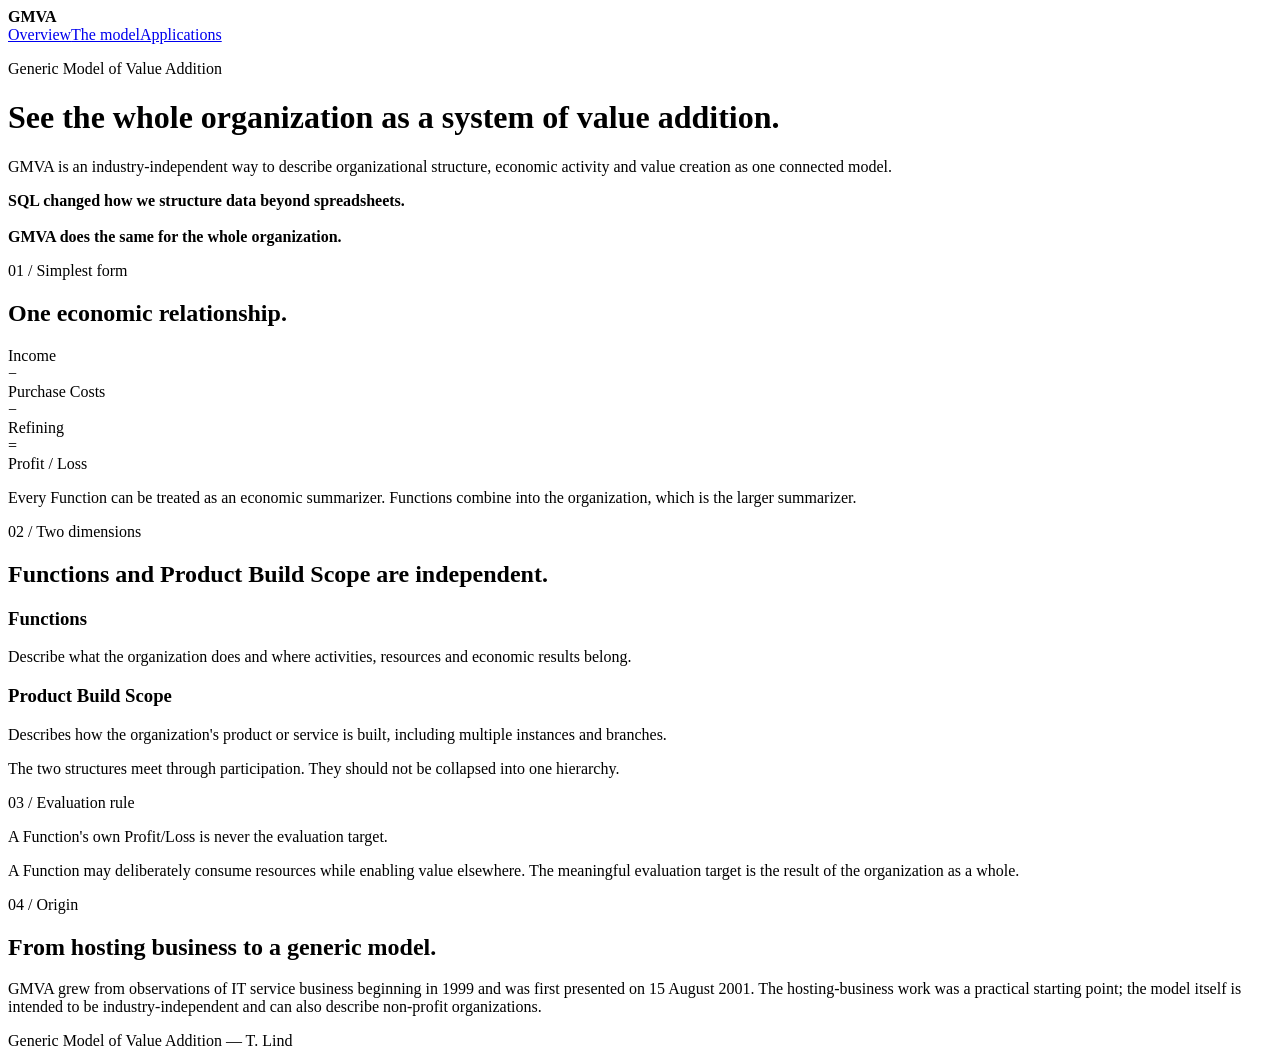
==== docs/index.html @ b0501e6c "Add GMVA Pages index.html" ====
<!doctype html><html lang="en"><head><meta charset="utf-8"><meta name="viewport" content="width=device-width,initial-scale=1"><title>GMVA — Generic Model of Value Addition</title><link rel="stylesheet" href="style.css"></head><body><div class="site">
<nav><strong>GMVA</strong><div class="links"><a href="index.html">Overview</a><a href="model.html">The model</a><a href="applications.html">Applications</a></div></nav>
<header class="hero"><div><p class="eyebrow">Generic Model of Value Addition</p><h1>See the whole organization as a system of value addition.</h1><p class="lead">GMVA is an industry-independent way to describe organizational structure, economic activity and value creation as one connected model.</p></div><div class="punch"><strong>SQL changed how we structure data beyond spreadsheets.</strong><br><br><strong>GMVA does the same for the whole organization.</strong></div></header>
<section><p class="eyebrow">01 / Simplest form</p><h2>One economic relationship.</h2><div class="flow"><div class="node">Income</div><div class="op">−</div><div class="node">Purchase Costs</div><div class="op">−</div><div class="node">Refining</div><div class="op">=</div><div class="node">Profit / Loss</div></div><p class="lead">Every Function can be treated as an economic summarizer. Functions combine into the organization, which is the larger summarizer.</p></section>
<section><p class="eyebrow">02 / Two dimensions</p><h2>Functions and Product Build Scope are independent.</h2><div class="grid-2"><article class="card"><h3>Functions</h3><p>Describe what the organization does and where activities, resources and economic results belong.</p></article><article class="card"><h3>Product Build Scope</h3><p>Describes how the organization's product or service is built, including multiple instances and branches.</p></article></div><p class="callout">The two structures meet through participation. They should not be collapsed into one hierarchy.</p></section>
<section><p class="eyebrow">03 / Evaluation rule</p><p class="big">A Function's own Profit/Loss is never the evaluation target.</p><p class="lead">A Function may deliberately consume resources while enabling value elsewhere. The meaningful evaluation target is the result of the organization as a whole.</p></section>
<section><p class="eyebrow">04 / Origin</p><h2>From hosting business to a generic model.</h2><p>GMVA grew from observations of IT service business beginning in 1999 and was first presented on 15 August 2001. The hosting-business work was a practical starting point; the model itself is intended to be industry-independent and can also describe non-profit organizations.</p></section>
<footer>Generic Model of Value Addition — T. Lind</footer>
</div></body></html>
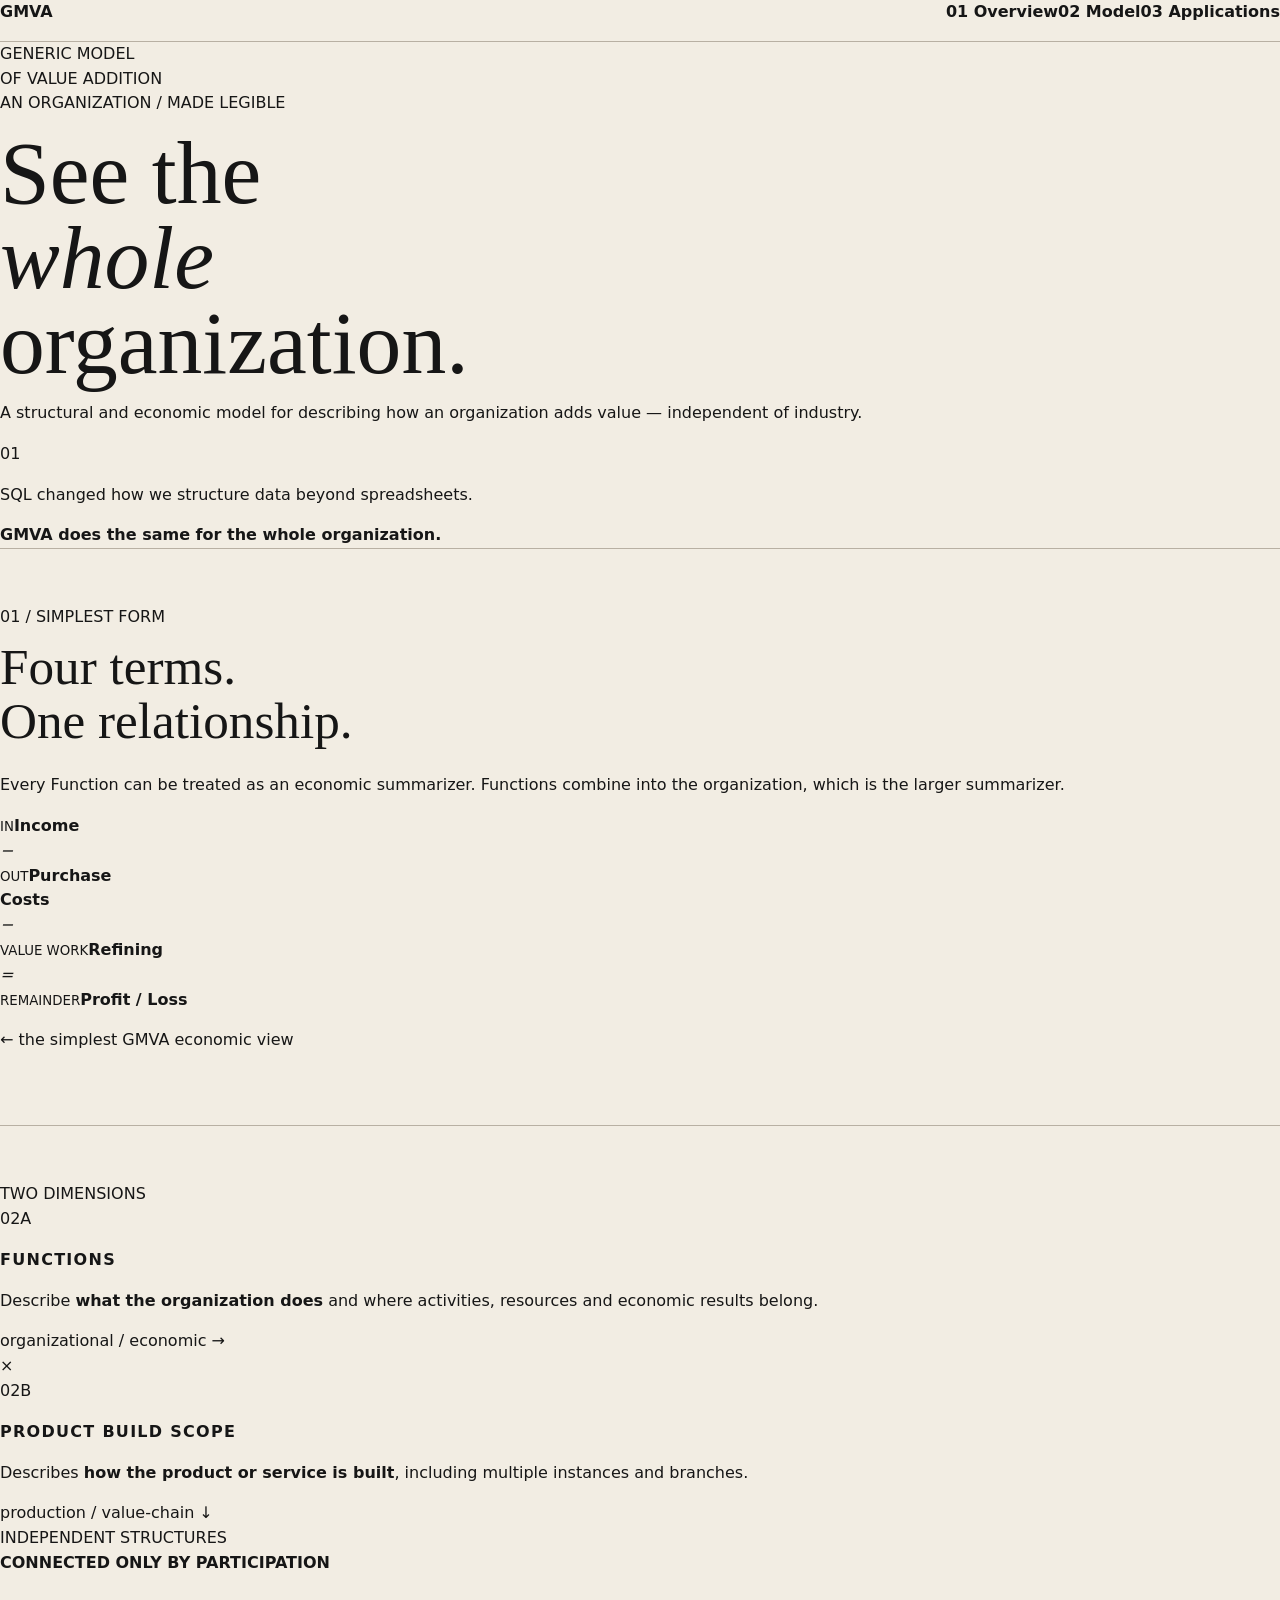
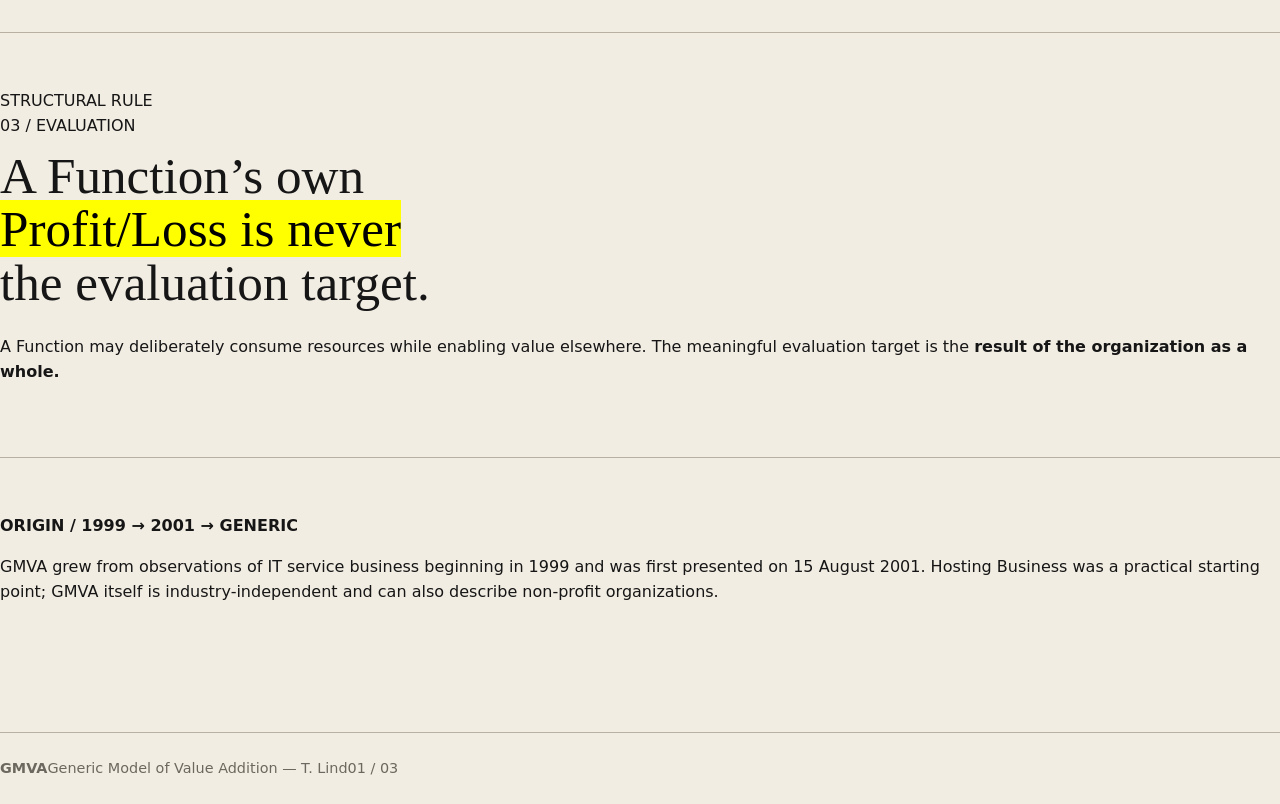
==== commit bc3742dd: "Redesign GMVA Pages as mixed-media zine" ====
--- a/docs/index.html
+++ b/docs/index.html
@@ -1,9 +1,8 @@
-<!doctype html><html lang="en"><head><meta charset="utf-8"><meta name="viewport" content="width=device-width,initial-scale=1"><title>GMVA — Generic Model of Value Addition</title><link rel="stylesheet" href="style.css"></head><body><div class="site">
-<nav><strong>GMVA</strong><div class="links"><a href="index.html">Overview</a><a href="model.html">The model</a><a href="applications.html">Applications</a></div></nav>
-<header class="hero"><div><p class="eyebrow">Generic Model of Value Addition</p><h1>See the whole organization as a system of value addition.</h1><p class="lead">GMVA is an industry-independent way to describe organizational structure, economic activity and value creation as one connected model.</p></div><div class="punch"><strong>SQL changed how we structure data beyond spreadsheets.</strong><br><br><strong>GMVA does the same for the whole organization.</strong></div></header>
-<section><p class="eyebrow">01 / Simplest form</p><h2>One economic relationship.</h2><div class="flow"><div class="node">Income</div><div class="op">−</div><div class="node">Purchase Costs</div><div class="op">−</div><div class="node">Refining</div><div class="op">=</div><div class="node">Profit / Loss</div></div><p class="lead">Every Function can be treated as an economic summarizer. Functions combine into the organization, which is the larger summarizer.</p></section>
-<section><p class="eyebrow">02 / Two dimensions</p><h2>Functions and Product Build Scope are independent.</h2><div class="grid-2"><article class="card"><h3>Functions</h3><p>Describe what the organization does and where activities, resources and economic results belong.</p></article><article class="card"><h3>Product Build Scope</h3><p>Describes how the organization's product or service is built, including multiple instances and branches.</p></article></div><p class="callout">The two structures meet through participation. They should not be collapsed into one hierarchy.</p></section>
-<section><p class="eyebrow">03 / Evaluation rule</p><p class="big">A Function's own Profit/Loss is never the evaluation target.</p><p class="lead">A Function may deliberately consume resources while enabling value elsewhere. The meaningful evaluation target is the result of the organization as a whole.</p></section>
-<section><p class="eyebrow">04 / Origin</p><h2>From hosting business to a generic model.</h2><p>GMVA grew from observations of IT service business beginning in 1999 and was first presented on 15 August 2001. The hosting-business work was a practical starting point; the model itself is intended to be industry-independent and can also describe non-profit organizations.</p></section>
-<footer>Generic Model of Value Addition — T. Lind</footer>
-</div></body></html>+<!doctype html><html lang="en"><head><meta charset="utf-8"><meta name="viewport" content="width=device-width,initial-scale=1"><title>GMVA — Generic Model of Value Addition</title><link rel="stylesheet" href="style.css"></head><body><main class="sheet">
+<nav><a class="brand" href="index.html">GMVA</a><div><a class="active" href="index.html">01 Overview</a><a href="model.html">02 Model</a><a href="applications.html">03 Applications</a></div></nav>
+<header class="cover"><div class="issue-tag">GENERIC MODEL<br>OF VALUE ADDITION</div><div class="cover-copy"><span class="kicker">AN ORGANIZATION / MADE LEGIBLE</span><h1>See the<br><em>whole</em><br>organization.</h1><p class="deck">A structural and economic model for describing how an organization adds value — independent of industry.</p></div><aside class="hook"><span>01</span><p>SQL changed how we structure data beyond spreadsheets.</p><strong>GMVA does the same for the whole organization.</strong></aside></header>
+<section class="spread split"><div><span class="section-no">01 / SIMPLEST FORM</span><h2>Four terms.<br>One relationship.</h2><p class="intro">Every Function can be treated as an economic summarizer. Functions combine into the organization, which is the larger summarizer.</p></div><div class="equation-flow"><div class="flowbox income"><small>IN</small><b>Income</b></div><i>−</i><div class="flowbox"><small>OUT</small><b>Purchase<br>Costs</b></div><i>−</i><div class="flowbox accent"><small>VALUE WORK</small><b>Refining</b></div><i>=</i><div class="flowbox dark"><small>REMAINDER</small><b>Profit / Loss</b></div><p class="annotation">← the simplest GMVA economic view</p></div></section>
+<section class="spread dimensions"><div class="vertical-title">TWO DIMENSIONS</div><article><span class="section-no">02A</span><h3>Functions</h3><p>Describe <strong>what the organization does</strong> and where activities, resources and economic results belong.</p><div class="scribble">organizational / economic →</div></article><div class="cross">×</div><article class="scope"><span class="section-no">02B</span><h3>Product Build Scope</h3><p>Describes <strong>how the product or service is built</strong>, including multiple instances and branches.</p><div class="scribble">production / value-chain ↓</div></article><div class="rule">INDEPENDENT STRUCTURES<br><strong>CONNECTED ONLY BY PARTICIPATION</strong></div></section>
+<section class="spread axiom"><span class="stamp">STRUCTURAL RULE</span><div><span class="section-no">03 / EVALUATION</span><h2>A Function’s own<br><mark>Profit/Loss is never</mark><br>the evaluation target.</h2></div><p>A Function may deliberately consume resources while enabling value elsewhere. The meaningful evaluation target is the <strong>result of the organization as a whole.</strong></p></section>
+<section class="origin"><b>ORIGIN / 1999 → 2001 → GENERIC</b><p>GMVA grew from observations of IT service business beginning in 1999 and was first presented on 15 August 2001. Hosting Business was a practical starting point; GMVA itself is industry-independent and can also describe non-profit organizations.</p></section>
+<footer><b>GMVA</b><span>Generic Model of Value Addition — T. Lind</span><span>01 / 03</span></footer></main></body></html>
--- a/docs/style.css
+++ b/docs/style.css
@@ -0,0 +1,39 @@
+:root{
+  --paper:#f2ede3;--ink:#161616;--muted:#6d685f;--line:#b8b0a3;--accent:#9f3f2f;--panel:#fbf8f2;
+  font-family:Inter,ui-sans-serif,system-ui,-apple-system,BlinkMacSystemFont,"Segoe UI",sans-serif
+}
+*{box-sizing:border-box}
+body{margin:0;background:var(--paper);color:var(--ink);line-height:1.55}
+a{color:inherit}
+.site{max-width:1180px;margin:auto;padding:24px}
+nav{display:flex;gap:18px;flex-wrap:wrap;justify-content:space-between;align-items:center;border-bottom:1px solid var(--line);padding-bottom:16px}
+nav .links{display:flex;gap:18px;flex-wrap:wrap}
+nav a{text-decoration:none;font-weight:650}
+.eyebrow{letter-spacing:.14em;text-transform:uppercase;font-size:.76rem;color:var(--muted);font-weight:700}
+.hero{padding:9vw 0 6vw;display:grid;grid-template-columns:1.3fr .7fr;gap:42px}
+h1{font-family:Georgia,serif;font-weight:500;font-size:clamp(3rem,7vw,7rem);line-height:.95;margin:.15em 0}
+h2{font-family:Georgia,serif;font-weight:500;font-size:clamp(2rem,4vw,4rem);line-height:1.05;margin:.2em 0 .5em}
+h3{font-size:1rem;text-transform:uppercase;letter-spacing:.08em}
+.lead{font-size:clamp(1.15rem,2vw,1.55rem);max-width:48rem}
+.punch{align-self:end;border-left:6px solid var(--accent);padding:22px 0 22px 24px;font-family:Georgia,serif;font-size:clamp(1.35rem,2.6vw,2.5rem);line-height:1.12}
+section{padding:56px 0;border-top:1px solid var(--line)}
+.grid-2{display:grid;grid-template-columns:repeat(2,minmax(0,1fr));gap:28px}
+.grid-3{display:grid;grid-template-columns:repeat(3,minmax(0,1fr));gap:20px}
+.card{background:var(--panel);border:1px solid var(--line);padding:24px}
+.flow{display:flex;gap:10px;align-items:stretch;flex-wrap:wrap;margin:26px 0}
+.flow .node{background:var(--panel);border:1px solid var(--ink);padding:18px 22px;font-weight:700;flex:1;min-width:150px}
+.flow .op{align-self:center;font-size:1.5rem}
+.callout{background:var(--ink);color:var(--paper);padding:28px;font-size:1.25rem}
+.matrix{display:grid;grid-template-columns:180px repeat(5,minmax(110px,1fr));overflow:auto;border:1px solid var(--line)}
+.matrix div{padding:12px;border-right:1px solid var(--line);border-bottom:1px solid var(--line)}
+.matrix .head{font-weight:700;background:var(--panel)}
+.math{font-family:"Times New Roman",serif;font-size:clamp(1.2rem,2vw,1.7rem);background:var(--panel);padding:24px;border-left:6px solid var(--accent)}
+.timeline{display:flex;gap:14px;align-items:center;flex-wrap:wrap}
+.timeline .step{background:var(--panel);border:1px solid var(--line);padding:18px;min-width:170px}
+.big{font-family:Georgia,serif;font-size:clamp(2rem,4vw,4rem);line-height:1.05}
+footer{border-top:1px solid var(--line);margin-top:56px;padding:24px 0;color:var(--muted);font-size:.9rem}
+@media(max-width:760px){
+  .hero,.grid-2,.grid-3{grid-template-columns:1fr}
+  .hero{padding-top:56px}
+  nav{align-items:flex-start}
+}
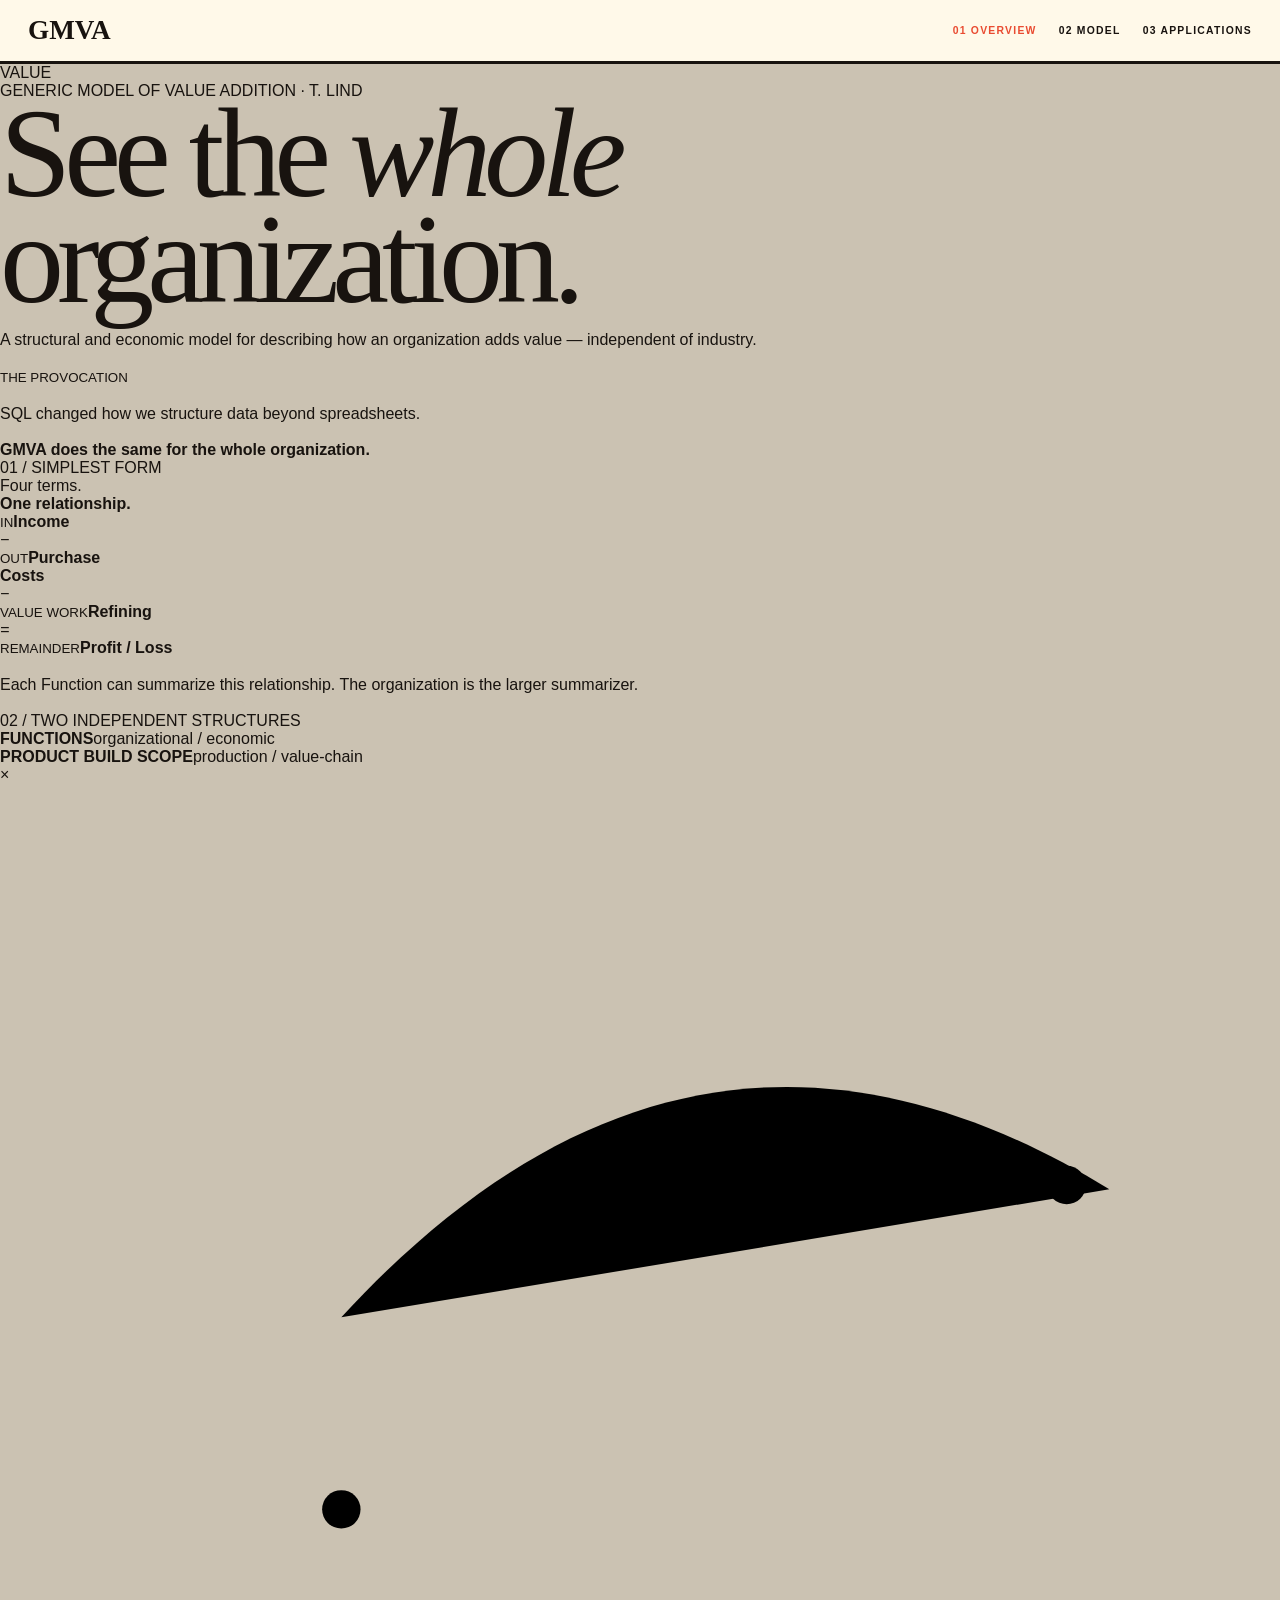
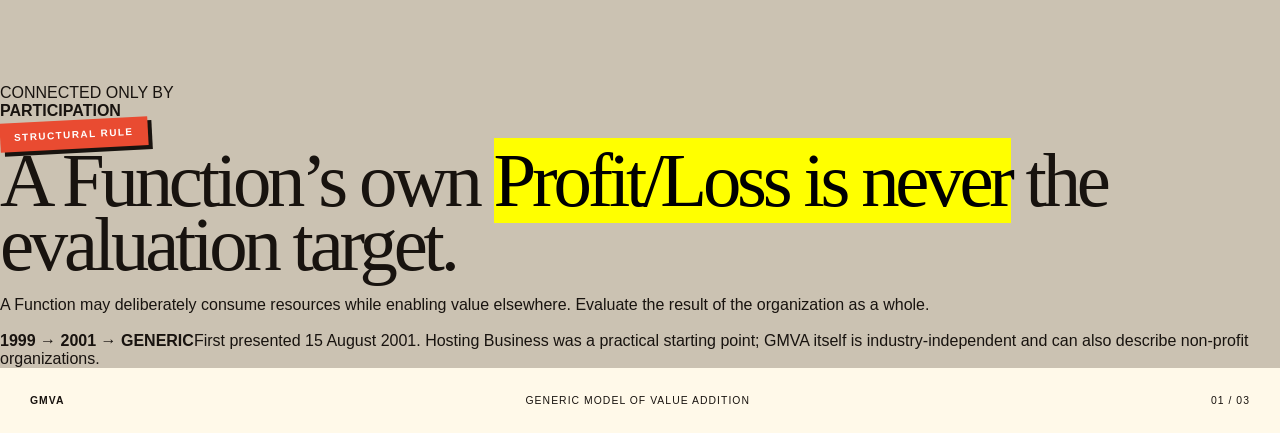
==== commit 764abd46: "Redesign GMVA pages as mixed-media editorial zine" ====
--- a/docs/index.html
+++ b/docs/index.html
@@ -1,8 +1,53 @@
-<!doctype html><html lang="en"><head><meta charset="utf-8"><meta name="viewport" content="width=device-width,initial-scale=1"><title>GMVA — Generic Model of Value Addition</title><link rel="stylesheet" href="style.css"></head><body><main class="sheet">
-<nav><a class="brand" href="index.html">GMVA</a><div><a class="active" href="index.html">01 Overview</a><a href="model.html">02 Model</a><a href="applications.html">03 Applications</a></div></nav>
-<header class="cover"><div class="issue-tag">GENERIC MODEL<br>OF VALUE ADDITION</div><div class="cover-copy"><span class="kicker">AN ORGANIZATION / MADE LEGIBLE</span><h1>See the<br><em>whole</em><br>organization.</h1><p class="deck">A structural and economic model for describing how an organization adds value — independent of industry.</p></div><aside class="hook"><span>01</span><p>SQL changed how we structure data beyond spreadsheets.</p><strong>GMVA does the same for the whole organization.</strong></aside></header>
-<section class="spread split"><div><span class="section-no">01 / SIMPLEST FORM</span><h2>Four terms.<br>One relationship.</h2><p class="intro">Every Function can be treated as an economic summarizer. Functions combine into the organization, which is the larger summarizer.</p></div><div class="equation-flow"><div class="flowbox income"><small>IN</small><b>Income</b></div><i>−</i><div class="flowbox"><small>OUT</small><b>Purchase<br>Costs</b></div><i>−</i><div class="flowbox accent"><small>VALUE WORK</small><b>Refining</b></div><i>=</i><div class="flowbox dark"><small>REMAINDER</small><b>Profit / Loss</b></div><p class="annotation">← the simplest GMVA economic view</p></div></section>
-<section class="spread dimensions"><div class="vertical-title">TWO DIMENSIONS</div><article><span class="section-no">02A</span><h3>Functions</h3><p>Describe <strong>what the organization does</strong> and where activities, resources and economic results belong.</p><div class="scribble">organizational / economic →</div></article><div class="cross">×</div><article class="scope"><span class="section-no">02B</span><h3>Product Build Scope</h3><p>Describes <strong>how the product or service is built</strong>, including multiple instances and branches.</p><div class="scribble">production / value-chain ↓</div></article><div class="rule">INDEPENDENT STRUCTURES<br><strong>CONNECTED ONLY BY PARTICIPATION</strong></div></section>
-<section class="spread axiom"><span class="stamp">STRUCTURAL RULE</span><div><span class="section-no">03 / EVALUATION</span><h2>A Function’s own<br><mark>Profit/Loss is never</mark><br>the evaluation target.</h2></div><p>A Function may deliberately consume resources while enabling value elsewhere. The meaningful evaluation target is the <strong>result of the organization as a whole.</strong></p></section>
-<section class="origin"><b>ORIGIN / 1999 → 2001 → GENERIC</b><p>GMVA grew from observations of IT service business beginning in 1999 and was first presented on 15 August 2001. Hosting Business was a practical starting point; GMVA itself is industry-independent and can also describe non-profit organizations.</p></section>
-<footer><b>GMVA</b><span>Generic Model of Value Addition — T. Lind</span><span>01 / 03</span></footer></main></body></html>+<!doctype html>
+<html lang="en"><head><meta charset="utf-8"><meta name="viewport" content="width=device-width,initial-scale=1">
+<title>GMVA — Generic Model of Value Addition</title><link rel="stylesheet" href="style.css"></head>
+<body class="p1">
+<nav class="topbar"><a class="brand" href="index.html">GMVA</a><div><a class="active" href="index.html">01 Overview</a><a href="model.html">02 Model</a><a href="applications.html">03 Applications</a></div></nav>
+<main class="zine zine-overview">
+  <div class="ghost-word">VALUE</div>
+  <section class="hero-block">
+    <span class="eyebrow">GENERIC MODEL OF VALUE ADDITION · T. LIND</span>
+    <h1>See the <em>whole</em><br>organization.</h1>
+    <p class="lead">A structural and economic model for describing how an organization adds value — independent of industry.</p>
+  </section>
+  <aside class="manifesto">
+    <small>THE PROVOCATION</small>
+    <p>SQL changed how we structure data beyond spreadsheets.</p>
+    <strong>GMVA does the same for the whole organization.</strong>
+  </aside>
+
+  <section class="economy-board">
+    <span class="tag">01 / SIMPLEST FORM</span>
+    <div class="eq-title">Four terms.<br><b>One relationship.</b></div>
+    <div class="eq-flow" aria-label="Income minus Purchase Costs minus Refining equals Profit or Loss">
+      <div class="tile income"><small>IN</small><b>Income</b></div><i>−</i>
+      <div class="tile purchase"><small>OUT</small><b>Purchase<br>Costs</b></div><i>−</i>
+      <div class="tile refining"><small>VALUE WORK</small><b>Refining</b></div><i>=</i>
+      <div class="tile result"><small>REMAINDER</small><b>Profit / Loss</b></div>
+    </div>
+    <p class="margin-note">Each Function can summarize this relationship. The organization is the larger summarizer.</p>
+  </section>
+
+  <section class="axes-board">
+    <span class="tag">02 / TWO INDEPENDENT STRUCTURES</span>
+    <div class="axis functions"><b>FUNCTIONS</b><span>organizational / economic</span></div>
+    <div class="axis scope"><b>PRODUCT BUILD SCOPE</b><span>production / value-chain</span></div>
+    <div class="axis-cross">×</div>
+    <svg class="axis-lines" viewBox="0 0 600 420" aria-hidden="true">
+      <path d="M65 340 L520 340" /><path d="M160 385 L160 55" />
+      <path class="dash" d="M160 250 C270 130 390 110 520 190" />
+      <circle cx="160" cy="340" r="9"/><circle cx="300" cy="210" r="9"/><circle cx="500" cy="188" r="9"/>
+    </svg>
+    <div class="participation">CONNECTED ONLY BY<br><strong>PARTICIPATION</strong></div>
+  </section>
+
+  <section class="axiom-card">
+    <span class="stamp">STRUCTURAL RULE</span>
+    <h2>A Function’s own <mark>Profit/Loss is never</mark> the evaluation target.</h2>
+    <p>A Function may deliberately consume resources while enabling value elsewhere. Evaluate the result of the organization as a whole.</p>
+  </section>
+
+  <section class="origin-strip"><b>1999 → 2001 → GENERIC</b><span>First presented 15 August 2001. Hosting Business was a practical starting point; GMVA itself is industry-independent and can also describe non-profit organizations.</span></section>
+</main>
+<footer class="pagefoot"><b>GMVA</b><span>Generic Model of Value Addition</span><span>01 / 03</span></footer>
+</body></html>
--- a/docs/style.css
+++ b/docs/style.css
@@ -1,39 +1 @@
-:root{
-  --paper:#f2ede3;--ink:#161616;--muted:#6d685f;--line:#b8b0a3;--accent:#9f3f2f;--panel:#fbf8f2;
-  font-family:Inter,ui-sans-serif,system-ui,-apple-system,BlinkMacSystemFont,"Segoe UI",sans-serif
-}
-*{box-sizing:border-box}
-body{margin:0;background:var(--paper);color:var(--ink);line-height:1.55}
-a{color:inherit}
-.site{max-width:1180px;margin:auto;padding:24px}
-nav{display:flex;gap:18px;flex-wrap:wrap;justify-content:space-between;align-items:center;border-bottom:1px solid var(--line);padding-bottom:16px}
-nav .links{display:flex;gap:18px;flex-wrap:wrap}
-nav a{text-decoration:none;font-weight:650}
-.eyebrow{letter-spacing:.14em;text-transform:uppercase;font-size:.76rem;color:var(--muted);font-weight:700}
-.hero{padding:9vw 0 6vw;display:grid;grid-template-columns:1.3fr .7fr;gap:42px}
-h1{font-family:Georgia,serif;font-weight:500;font-size:clamp(3rem,7vw,7rem);line-height:.95;margin:.15em 0}
-h2{font-family:Georgia,serif;font-weight:500;font-size:clamp(2rem,4vw,4rem);line-height:1.05;margin:.2em 0 .5em}
-h3{font-size:1rem;text-transform:uppercase;letter-spacing:.08em}
-.lead{font-size:clamp(1.15rem,2vw,1.55rem);max-width:48rem}
-.punch{align-self:end;border-left:6px solid var(--accent);padding:22px 0 22px 24px;font-family:Georgia,serif;font-size:clamp(1.35rem,2.6vw,2.5rem);line-height:1.12}
-section{padding:56px 0;border-top:1px solid var(--line)}
-.grid-2{display:grid;grid-template-columns:repeat(2,minmax(0,1fr));gap:28px}
-.grid-3{display:grid;grid-template-columns:repeat(3,minmax(0,1fr));gap:20px}
-.card{background:var(--panel);border:1px solid var(--line);padding:24px}
-.flow{display:flex;gap:10px;align-items:stretch;flex-wrap:wrap;margin:26px 0}
-.flow .node{background:var(--panel);border:1px solid var(--ink);padding:18px 22px;font-weight:700;flex:1;min-width:150px}
-.flow .op{align-self:center;font-size:1.5rem}
-.callout{background:var(--ink);color:var(--paper);padding:28px;font-size:1.25rem}
-.matrix{display:grid;grid-template-columns:180px repeat(5,minmax(110px,1fr));overflow:auto;border:1px solid var(--line)}
-.matrix div{padding:12px;border-right:1px solid var(--line);border-bottom:1px solid var(--line)}
-.matrix .head{font-weight:700;background:var(--panel)}
-.math{font-family:"Times New Roman",serif;font-size:clamp(1.2rem,2vw,1.7rem);background:var(--panel);padding:24px;border-left:6px solid var(--accent)}
-.timeline{display:flex;gap:14px;align-items:center;flex-wrap:wrap}
-.timeline .step{background:var(--panel);border:1px solid var(--line);padding:18px;min-width:170px}
-.big{font-family:Georgia,serif;font-size:clamp(2rem,4vw,4rem);line-height:1.05}
-footer{border-top:1px solid var(--line);margin-top:56px;padding:24px 0;color:var(--muted);font-size:.9rem}
-@media(max-width:760px){
-  .hero,.grid-2,.grid-3{grid-template-columns:1fr}
-  .hero{padding-top:56px}
-  nav{align-items:flex-start}
-}+:root{--ink:#18130f;--paper:#f0e6cf;--cream:#fff9e9;--red:#e94b31;--blue:#2459b8;--yellow:#f0cb38;--green:#8aad92;--shadow:#18130f;font-family:Arial,Helvetica,sans-serif}*{box-sizing:border-box}body{margin:0;background:#cbc2b2;color:var(--ink)}.sheet{max-width:1280px;margin:auto;background:var(--paper);overflow:hidden;box-shadow:0 0 50px #0003}a{color:inherit}nav{min-height:58px;padding:15px 28px;display:flex;justify-content:space-between;align-items:center;border-bottom:3px solid;background:var(--cream)}.brand{font:900 1.7rem Georgia,serif;text-decoration:none}nav div{display:flex;gap:22px}nav div a{font-size:.65rem;font-weight:900;letter-spacing:.12em;text-decoration:none;text-transform:uppercase}.active{color:var(--red)}h1,h2,h3{font-family:Georgia,serif;font-weight:500;letter-spacing:-.055em;line-height:.83;margin:0}h1{font-size:clamp(4.5rem,10vw,9.5rem)}h2{font-size:clamp(3rem,6vw,6.2rem)}h3{font-size:clamp(2.6rem,5vw,5rem)}p{line-height:1.45}.kicker,.section-no{font-size:.65rem;letter-spacing:.19em;font-weight:900}.deck,.intro{font:1.25rem/1.45 Georgia,serif}.stamp{display:inline-block;background:var(--red);color:#fff;padding:9px 14px;font-size:.62rem;letter-spacing:.15em;font-weight:900;transform:rotate(-3deg);box-shadow:4px 4px 0 var(--ink)}.cover{min-height:850px;position:relative;border-bottom:3px solid;background:var(--paper)}.cover:before{content:"";position:absolute;width:52%;height:70%;right:-7%;top:8%;background:var(--blue);border-radius:50% 45% 55% 35%;transform:rotate(-10deg)}.cover:after{content:"VALUE";position:absolute;right:4%;top:10%;font:900 9rem/.8 Arial,sans-serif;color:#ffffff18;writing-mode:vertical-rl}.issue-tag{position:absolute;left:28px;top:30px;background:var(--ink);color:white;padding:10px 14px;font-size:.6rem;font-weight:900;letter-spacing:.14em;transform:rotate(-2deg)}.cover-copy{position:absolute;left:7%;top:17%;width:70%;z-index:2}.cover-copy h1 em{color:var(--red)}.cover-copy .deck{width:48%;margin:45px 0 0 10%;background:var(--cream);padding:18px;border-left:8px solid var(--yellow);transform:rotate(-1deg)}.hook{position:absolute;right:7%;bottom:9%;width:350px;background:var(--yellow);border:3px solid;padding:30px;box-shadow:12px 12px 0 var(--ink);transform:rotate(4deg);z-index:4;font-family:Georgia,serif}.hook span{display:block;font:900 .65rem Arial,sans-serif;letter-spacing:.15em;margin-bottom:15px}.hook strong{font-size:1.7rem;line-height:1.05}.spread{position:relative;border-bottom:3px solid}.split{min-height:650px;padding:70px 55px;display:grid;grid-template-columns:.7fr 1.3fr;gap:70px;background:var(--cream)}.split:after{content:"01";position:absolute;left:-10px;bottom:-35px;font:900 13rem Arial;color:var(--red);opacity:.09}.equation-flow{align-self:center;display:grid;grid-template-columns:1fr auto 1fr;gap:12px}.flowbox{min-height:145px;background:var(--paper);border:3px solid;padding:20px;display:flex;flex-direction:column;justify-content:space-between}.flowbox:nth-of-type(1){transform:rotate(-3deg)}.flowbox:nth-of-type(2){transform:rotate(2deg)}.flowbox small{font-size:.58rem;font-weight:900;letter-spacing:.14em}.flowbox b{font:1.6rem Georgia,serif}.flowbox.accent{background:var(--red);color:white}.flowbox.dark{background:var(--ink);color:white}.equation-flow i{font:2.2rem Georgia,serif;align-self:center}.annotation{grid-column:1/-1;text-align:right;font:bold italic 1rem Georgia;color:var(--blue)}.dimensions{min-height:680px;background:var(--yellow);padding:70px 55px 70px 100px}.vertical-title{position:absolute;left:20px;top:50px;writing-mode:vertical-rl;transform:rotate(180deg);font-size:.7rem;font-weight:900;letter-spacing:.18em}.dimensions article{position:absolute;width:46%;padding:36px;border:3px solid;background:var(--cream);box-shadow:10px 10px 0 var(--ink)}.dimensions article:first-of-type{left:8%;top:18%;transform:rotate(-4deg)}.dimensions .scope{right:6%;bottom:10%;background:var(--blue);color:white;transform:rotate(3deg)}.dimensions .cross{position:absolute;left:46%;top:37%;font:8rem Georgia;color:var(--red);z-index:5}.scribble{margin-top:30px;font:bold italic 1rem Georgia}.rule{position:absolute;right:8%;top:7%;background:var(--red);color:white;padding:15px 20px;border:2px solid var(--ink);font-size:.64rem;letter-spacing:.12em;transform:rotate(-2deg)}.axiom{min-height:590px;padding:80px 55px;background:var(--blue);color:white;display:grid;grid-template-columns:1.7fr .65fr;gap:60px}.axiom:after{content:"WHOLE";position:absolute;right:-25px;bottom:-20px;font:900 9rem Arial;color:#fff1}.axiom h2{margin-top:35px}.axiom mark{background:var(--yellow);color:var(--ink)}.axiom>p{align-self:end;font:1.3rem/1.45 Georgia}.axiom .stamp{position:absolute;right:55px;top:35px}.origin{padding:35px 55px;background:var(--red);color:white;border-bottom:3px solid;display:grid;grid-template-columns:1fr 2fr;gap:45px}.origin p{margin:0}.pagehead{min-height:720px;position:relative;padding:75px 55px;border-bottom:3px solid;background:var(--cream)}.pagehead:after{content:"STRUCTURE";position:absolute;right:-20px;top:45px;font:900 7.5rem Arial;color:var(--red);opacity:.11;transform:rotate(90deg)}.pagehead>div:first-child{width:80%;position:relative;z-index:2}.pagehead h1 em{color:var(--blue)}.pagehead .deck{position:absolute;right:7%;bottom:9%;width:350px;background:var(--yellow);padding:25px;border:3px solid;box-shadow:10px 10px 0 var(--ink);transform:rotate(-3deg);z-index:3}.function-board{min-height:710px;padding:65px 55px;position:relative;background:var(--paper);border-bottom:3px solid}.board-title{width:33%}.function-grid{position:absolute;right:4%;top:10%;width:62%;display:grid;grid-template-columns:repeat(3,1fr);border:3px solid;transform:rotate(1deg)}.function-grid>div{min-height:155px;padding:15px;border:1px solid;background:var(--cream);display:flex;flex-direction:column}.function-grid b{font:2.7rem Georgia}.function-grid span{font-weight:900}.function-grid small{margin-top:auto}.function-grid .dec{background:var(--yellow);transform:scale(1.08) rotate(-4deg);border:3px solid;box-shadow:8px 8px 0;z-index:4}.dec-strip{padding:32px 55px;display:grid;grid-template-columns:120px 1.3fr 1fr;gap:30px;background:var(--ink);color:white;border-bottom:3px solid}.dec-strip .label{font-size:1.5rem;font-weight:900;color:var(--yellow)}.dec-strip p{margin:0}.scope-map{min-height:610px;padding:70px 55px;background:var(--green)}.scope-map>div:first-child{width:42%}.scope-chain{position:absolute;right:4%;top:23%;width:58%;display:flex;flex-wrap:wrap;align-items:center;gap:8px}.scope-chain span{background:var(--cream);padding:22px 13px;border:3px solid;font-size:.63rem;font-weight:900;box-shadow:5px 5px 0 #0002}.scope-chain span:nth-of-type(even){transform:translateY(35px) rotate(2deg)}.scope-chain span:nth-of-type(odd){transform:rotate(-2deg)}.scope-chain i{font-size:1.4rem}.scope-chain small{width:100%;margin-top:45px;font-weight:900}.matrix-section{min-height:650px;padding:65px 55px;background:var(--yellow);border-bottom:3px solid;position:relative}.matrix-caption{width:37%}.matrix{position:absolute;right:4%;top:15%;width:58%;display:grid;grid-template-columns:180px repeat(5,1fr);background:var(--cream);border:3px solid;box-shadow:12px 12px 0 var(--red);transform:rotate(-2deg)}.matrix>*{padding:14px 8px;border:1px solid;font-size:.7rem}.matrix .head{background:var(--blue);color:white;font-weight:900}.matrix b{text-align:center;font:1.25rem Georgia}.math-spread{min-height:510px;padding:70px 55px;background:var(--blue);color:white}.math-spread>div:first-child{width:43%}.formula{position:absolute;right:7%;top:13%;width:47%;background:var(--cream);color:var(--ink);border:3px solid;padding:30px 40px;box-shadow:13px 13px 0 var(--yellow);transform:rotate(3deg);font:1.5rem/1.2 "Times New Roman",serif}.formula strong{display:block;border-top:3px solid;padding-top:15px;font-size:1.8rem}.controller{padding:65px 55px;background:var(--red);color:white;border-bottom:3px solid}.controller h2{font-size:clamp(2.4rem,5vw,5rem);margin:30px 0}.controller p{max-width:850px}.applications-head:before{content:"?";position:absolute;right:5%;top:2%;font:900 25rem Arial;color:var(--blue);opacity:.12}.applications-head .hook{right:7%;bottom:8%}.data-ribbon{min-height:115px;padding:25px 35px;display:flex;align-items:center;justify-content:space-between;background:var(--blue);color:white;border-bottom:3px solid;font-size:.64rem;font-weight:900;letter-spacing:.08em}.data-ribbon i{font-size:1.5rem;color:var(--yellow)}.questions{min-height:720px;padding:70px 55px;position:relative;border-bottom:3px solid;background:var(--paper)}.questions>div{width:37%}.questions ol{position:absolute;right:5%;top:10%;width:58%;list-style:none;margin:0;padding:0;display:grid;grid-template-columns:1fr 1fr;gap:10px;transform:rotate(1deg)}.questions li{min-height:145px;padding:22px;border:3px solid;background:var(--cream);font:1.1rem Georgia;box-shadow:5px 5px 0 #0002}.questions li:nth-child(2){background:var(--yellow);transform:rotate(-3deg)}.questions li:nth-child(5){background:var(--red);color:white;transform:rotate(2deg)}.questions li b{display:block;color:var(--blue);font:900 .65rem Arial;margin-bottom:12px}.scenario{min-height:620px;padding:70px 55px;background:var(--ink);color:white;border-bottom:3px solid}.scenario h2{margin:30px 0 15px}.scenario .intro{max-width:600px}.scenario-grid{display:grid;grid-template-columns:repeat(6,1fr);gap:8px;margin-top:55px}.scenario-grid span{min-height:125px;padding:18px;border:2px solid white;font-size:.62rem;font-weight:900}.scenario-grid span:nth-child(1),.scenario-grid span:nth-child(4){background:var(--blue)}.scenario-grid span:nth-child(2),.scenario-grid span:nth-child(5){background:var(--red)}.scenario-grid span:nth-child(3),.scenario-grid span:nth-child(6){background:var(--yellow);color:var(--ink)}.scenario-grid b{font:2.3rem Georgia}.history{min-height:620px;padding:70px 55px;position:relative;background:var(--cream);border-bottom:3px solid}.history>div:first-child{width:42%}.years{position:absolute;right:5%;top:21%;width:52%;display:flex;align-items:center;gap:12px}.years div{flex:1;border:3px solid;padding:25px;background:var(--paper);box-shadow:7px 7px 0 #0002;transform:rotate(-4deg)}.years div:nth-of-type(2){background:var(--yellow);transform:rotate(4deg) translateY(-30px)}.years div:nth-of-type(3){background:var(--blue);color:white;transform:rotate(-2deg)}.years b{display:block;font:3.5rem Georgia}.years span{font-size:.62rem;font-weight:900}.software{min-height:600px;padding:70px 55px 70px 105px;position:relative;border-bottom:3px solid;background:var(--green)}.software>div:nth-child(2){width:60%}.software aside{position:absolute;right:6%;bottom:12%;width:290px;background:var(--yellow);padding:28px;border:3px solid;box-shadow:10px 10px 0;transform:rotate(-4deg)}.software aside strong{font-size:1.7rem}.vertical-title{position:absolute;left:20px;top:50px;writing-mode:vertical-rl;transform:rotate(180deg);font-size:.7rem;font-weight:900;letter-spacing:.18em}footer{min-height:65px;padding:18px 30px;display:flex;align-items:center;justify-content:space-between;background:var(--cream);font-size:.65rem;letter-spacing:.1em;text-transform:uppercase}@media(max-width:780px){nav{align-items:flex-start}nav div{gap:8px;flex-wrap:wrap;justify-content:flex-end}.cover{min-height:850px}.cover:before{width:75%;height:45%;right:-25%;top:43%}.cover-copy{left:12%;top:12%;width:82%}.cover-copy .deck{width:90%;margin:30px 0}.hook,.pagehead .deck,.applications-head .hook{right:6%;bottom:6%;width:78%}.split{grid-template-columns:1fr;padding:50px 22px 80px}.dimensions{min-height:850px;padding:50px 22px 50px 55px}.dimensions article{position:relative!important;left:auto!important;right:auto!important;top:auto!important;bottom:auto!important;width:100%;margin:40px 0}.dimensions .cross{position:relative;left:auto;top:auto;text-align:center;font-size:5rem}.rule{position:relative;right:auto;top:auto}.axiom{grid-template-columns:1fr;padding:65px 22px}.origin{grid-template-columns:1fr;padding:30px 22px}.pagehead{min-height:790px;padding:55px 22px}.pagehead>div:first-child{width:100%}.function-board,.scope-map,.matrix-section,.math-spread,.questions,.history,.scenario,.software{padding:55px 22px;min-height:0}.board-title,.scope-map>div:first-child,.matrix-caption,.math-spread>div:first-child,.questions>div,.history>div:first-child,.software>div:nth-child(2){width:100%}.function-grid,.scope-chain,.matrix,.formula,.questions ol,.years,.software aside{position:relative;right:auto;top:auto;bottom:auto;width:100%;margin-top:35px}.function-grid{grid-template-columns:1fr 1fr}.dec-strip{grid-template-columns:1fr;padding:28px 22px}.matrix-section{overflow:auto}.matrix{min-width:650px}.scenario-grid{grid-template-columns:1fr 1fr 1fr}.data-ribbon{flex-wrap:wrap;gap:10px;justify-content:center}.questions ol{grid-template-columns:1fr}.years{flex-wrap:wrap}.software{padding-left:55px}.vertical-title{left:15px}.cover:after,.pagehead:after{display:none}h1{font-size:clamp(4rem,18vw,6.5rem)}footer{flex-wrap:wrap}}
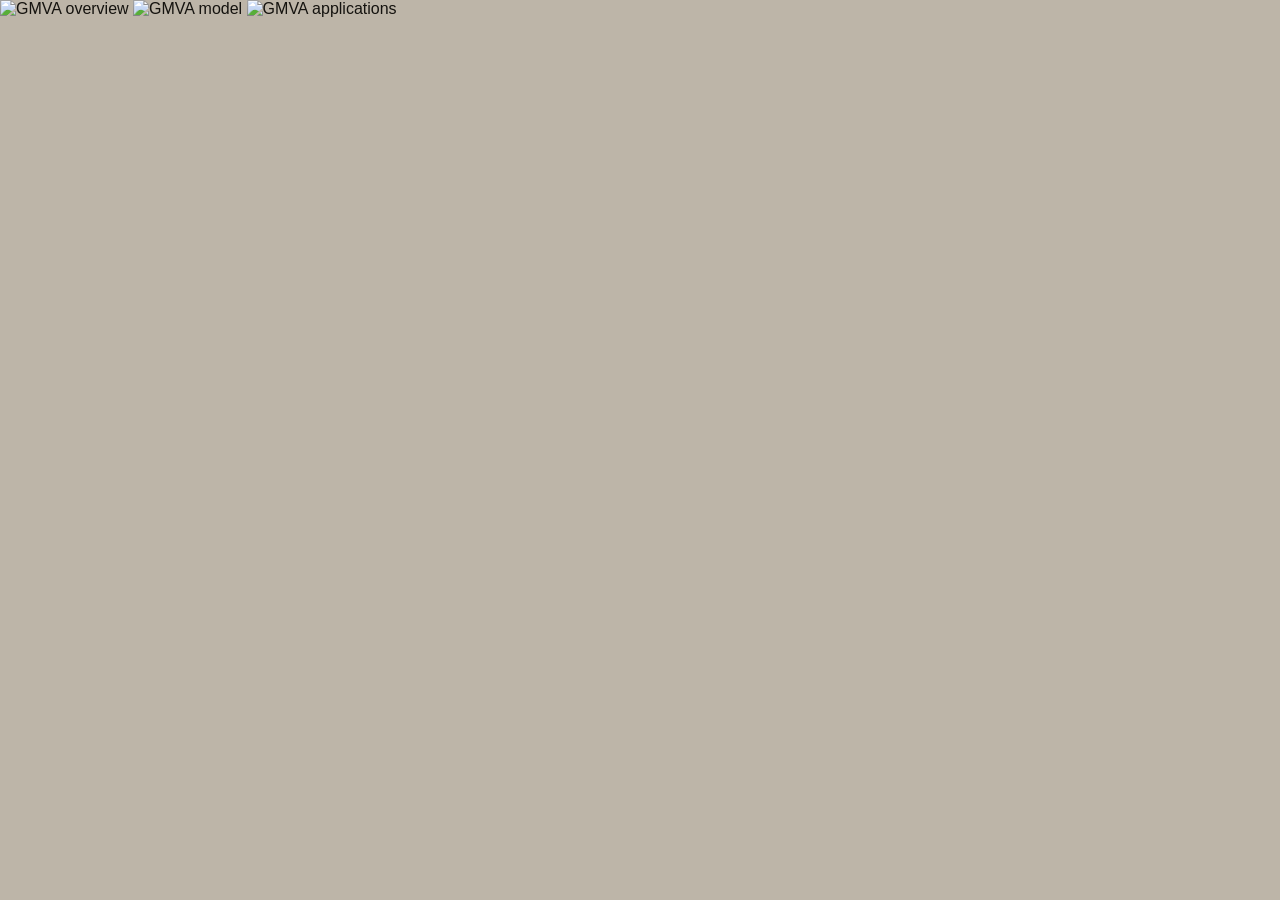
==== commit 69370d47: "Simplify GMVA Pages site to three image panels" ====
--- a/docs/index.html
+++ b/docs/index.html
@@ -1,53 +1,16 @@
 <!doctype html>
-<html lang="en"><head><meta charset="utf-8"><meta name="viewport" content="width=device-width,initial-scale=1">
-<title>GMVA — Generic Model of Value Addition</title><link rel="stylesheet" href="style.css"></head>
-<body class="p1">
-<nav class="topbar"><a class="brand" href="index.html">GMVA</a><div><a class="active" href="index.html">01 Overview</a><a href="model.html">02 Model</a><a href="applications.html">03 Applications</a></div></nav>
-<main class="zine zine-overview">
-  <div class="ghost-word">VALUE</div>
-  <section class="hero-block">
-    <span class="eyebrow">GENERIC MODEL OF VALUE ADDITION · T. LIND</span>
-    <h1>See the <em>whole</em><br>organization.</h1>
-    <p class="lead">A structural and economic model for describing how an organization adds value — independent of industry.</p>
-  </section>
-  <aside class="manifesto">
-    <small>THE PROVOCATION</small>
-    <p>SQL changed how we structure data beyond spreadsheets.</p>
-    <strong>GMVA does the same for the whole organization.</strong>
-  </aside>
-
-  <section class="economy-board">
-    <span class="tag">01 / SIMPLEST FORM</span>
-    <div class="eq-title">Four terms.<br><b>One relationship.</b></div>
-    <div class="eq-flow" aria-label="Income minus Purchase Costs minus Refining equals Profit or Loss">
-      <div class="tile income"><small>IN</small><b>Income</b></div><i>−</i>
-      <div class="tile purchase"><small>OUT</small><b>Purchase<br>Costs</b></div><i>−</i>
-      <div class="tile refining"><small>VALUE WORK</small><b>Refining</b></div><i>=</i>
-      <div class="tile result"><small>REMAINDER</small><b>Profit / Loss</b></div>
-    </div>
-    <p class="margin-note">Each Function can summarize this relationship. The organization is the larger summarizer.</p>
-  </section>
-
-  <section class="axes-board">
-    <span class="tag">02 / TWO INDEPENDENT STRUCTURES</span>
-    <div class="axis functions"><b>FUNCTIONS</b><span>organizational / economic</span></div>
-    <div class="axis scope"><b>PRODUCT BUILD SCOPE</b><span>production / value-chain</span></div>
-    <div class="axis-cross">×</div>
-    <svg class="axis-lines" viewBox="0 0 600 420" aria-hidden="true">
-      <path d="M65 340 L520 340" /><path d="M160 385 L160 55" />
-      <path class="dash" d="M160 250 C270 130 390 110 520 190" />
-      <circle cx="160" cy="340" r="9"/><circle cx="300" cy="210" r="9"/><circle cx="500" cy="188" r="9"/>
-    </svg>
-    <div class="participation">CONNECTED ONLY BY<br><strong>PARTICIPATION</strong></div>
-  </section>
-
-  <section class="axiom-card">
-    <span class="stamp">STRUCTURAL RULE</span>
-    <h2>A Function’s own <mark>Profit/Loss is never</mark> the evaluation target.</h2>
-    <p>A Function may deliberately consume resources while enabling value elsewhere. Evaluate the result of the organization as a whole.</p>
-  </section>
-
-  <section class="origin-strip"><b>1999 → 2001 → GENERIC</b><span>First presented 15 August 2001. Hosting Business was a practical starting point; GMVA itself is industry-independent and can also describe non-profit organizations.</span></section>
-</main>
-<footer class="pagefoot"><b>GMVA</b><span>Generic Model of Value Addition</span><span>01 / 03</span></footer>
-</body></html>+<html lang="en">
+<head>
+  <meta charset="utf-8">
+  <meta name="viewport" content="width=device-width, initial-scale=1">
+  <title>Generic Model of Value Addition</title>
+  <link rel="stylesheet" href="style.css">
+</head>
+<body>
+  <main class="pages" aria-label="Generic Model of Value Addition">
+    <img src="01-gmva-overview.png" alt="GMVA overview">
+    <img src="02-gmva-model.png" alt="GMVA model">
+    <img src="03-gmva-applications.png" alt="GMVA applications">
+  </main>
+</body>
+</html>
--- a/docs/style.css
+++ b/docs/style.css
@@ -1 +1,13 @@
-:root{--ink:#18130f;--paper:#f0e6cf;--cream:#fff9e9;--red:#e94b31;--blue:#2459b8;--yellow:#f0cb38;--green:#8aad92;--shadow:#18130f;font-family:Arial,Helvetica,sans-serif}*{box-sizing:border-box}body{margin:0;background:#cbc2b2;color:var(--ink)}.sheet{max-width:1280px;margin:auto;background:var(--paper);overflow:hidden;box-shadow:0 0 50px #0003}a{color:inherit}nav{min-height:58px;padding:15px 28px;display:flex;justify-content:space-between;align-items:center;border-bottom:3px solid;background:var(--cream)}.brand{font:900 1.7rem Georgia,serif;text-decoration:none}nav div{display:flex;gap:22px}nav div a{font-size:.65rem;font-weight:900;letter-spacing:.12em;text-decoration:none;text-transform:uppercase}.active{color:var(--red)}h1,h2,h3{font-family:Georgia,serif;font-weight:500;letter-spacing:-.055em;line-height:.83;margin:0}h1{font-size:clamp(4.5rem,10vw,9.5rem)}h2{font-size:clamp(3rem,6vw,6.2rem)}h3{font-size:clamp(2.6rem,5vw,5rem)}p{line-height:1.45}.kicker,.section-no{font-size:.65rem;letter-spacing:.19em;font-weight:900}.deck,.intro{font:1.25rem/1.45 Georgia,serif}.stamp{display:inline-block;background:var(--red);color:#fff;padding:9px 14px;font-size:.62rem;letter-spacing:.15em;font-weight:900;transform:rotate(-3deg);box-shadow:4px 4px 0 var(--ink)}.cover{min-height:850px;position:relative;border-bottom:3px solid;background:var(--paper)}.cover:before{content:"";position:absolute;width:52%;height:70%;right:-7%;top:8%;background:var(--blue);border-radius:50% 45% 55% 35%;transform:rotate(-10deg)}.cover:after{content:"VALUE";position:absolute;right:4%;top:10%;font:900 9rem/.8 Arial,sans-serif;color:#ffffff18;writing-mode:vertical-rl}.issue-tag{position:absolute;left:28px;top:30px;background:var(--ink);color:white;padding:10px 14px;font-size:.6rem;font-weight:900;letter-spacing:.14em;transform:rotate(-2deg)}.cover-copy{position:absolute;left:7%;top:17%;width:70%;z-index:2}.cover-copy h1 em{color:var(--red)}.cover-copy .deck{width:48%;margin:45px 0 0 10%;background:var(--cream);padding:18px;border-left:8px solid var(--yellow);transform:rotate(-1deg)}.hook{position:absolute;right:7%;bottom:9%;width:350px;background:var(--yellow);border:3px solid;padding:30px;box-shadow:12px 12px 0 var(--ink);transform:rotate(4deg);z-index:4;font-family:Georgia,serif}.hook span{display:block;font:900 .65rem Arial,sans-serif;letter-spacing:.15em;margin-bottom:15px}.hook strong{font-size:1.7rem;line-height:1.05}.spread{position:relative;border-bottom:3px solid}.split{min-height:650px;padding:70px 55px;display:grid;grid-template-columns:.7fr 1.3fr;gap:70px;background:var(--cream)}.split:after{content:"01";position:absolute;left:-10px;bottom:-35px;font:900 13rem Arial;color:var(--red);opacity:.09}.equation-flow{align-self:center;display:grid;grid-template-columns:1fr auto 1fr;gap:12px}.flowbox{min-height:145px;background:var(--paper);border:3px solid;padding:20px;display:flex;flex-direction:column;justify-content:space-between}.flowbox:nth-of-type(1){transform:rotate(-3deg)}.flowbox:nth-of-type(2){transform:rotate(2deg)}.flowbox small{font-size:.58rem;font-weight:900;letter-spacing:.14em}.flowbox b{font:1.6rem Georgia,serif}.flowbox.accent{background:var(--red);color:white}.flowbox.dark{background:var(--ink);color:white}.equation-flow i{font:2.2rem Georgia,serif;align-self:center}.annotation{grid-column:1/-1;text-align:right;font:bold italic 1rem Georgia;color:var(--blue)}.dimensions{min-height:680px;background:var(--yellow);padding:70px 55px 70px 100px}.vertical-title{position:absolute;left:20px;top:50px;writing-mode:vertical-rl;transform:rotate(180deg);font-size:.7rem;font-weight:900;letter-spacing:.18em}.dimensions article{position:absolute;width:46%;padding:36px;border:3px solid;background:var(--cream);box-shadow:10px 10px 0 var(--ink)}.dimensions article:first-of-type{left:8%;top:18%;transform:rotate(-4deg)}.dimensions .scope{right:6%;bottom:10%;background:var(--blue);color:white;transform:rotate(3deg)}.dimensions .cross{position:absolute;left:46%;top:37%;font:8rem Georgia;color:var(--red);z-index:5}.scribble{margin-top:30px;font:bold italic 1rem Georgia}.rule{position:absolute;right:8%;top:7%;background:var(--red);color:white;padding:15px 20px;border:2px solid var(--ink);font-size:.64rem;letter-spacing:.12em;transform:rotate(-2deg)}.axiom{min-height:590px;padding:80px 55px;background:var(--blue);color:white;display:grid;grid-template-columns:1.7fr .65fr;gap:60px}.axiom:after{content:"WHOLE";position:absolute;right:-25px;bottom:-20px;font:900 9rem Arial;color:#fff1}.axiom h2{margin-top:35px}.axiom mark{background:var(--yellow);color:var(--ink)}.axiom>p{align-self:end;font:1.3rem/1.45 Georgia}.axiom .stamp{position:absolute;right:55px;top:35px}.origin{padding:35px 55px;background:var(--red);color:white;border-bottom:3px solid;display:grid;grid-template-columns:1fr 2fr;gap:45px}.origin p{margin:0}.pagehead{min-height:720px;position:relative;padding:75px 55px;border-bottom:3px solid;background:var(--cream)}.pagehead:after{content:"STRUCTURE";position:absolute;right:-20px;top:45px;font:900 7.5rem Arial;color:var(--red);opacity:.11;transform:rotate(90deg)}.pagehead>div:first-child{width:80%;position:relative;z-index:2}.pagehead h1 em{color:var(--blue)}.pagehead .deck{position:absolute;right:7%;bottom:9%;width:350px;background:var(--yellow);padding:25px;border:3px solid;box-shadow:10px 10px 0 var(--ink);transform:rotate(-3deg);z-index:3}.function-board{min-height:710px;padding:65px 55px;position:relative;background:var(--paper);border-bottom:3px solid}.board-title{width:33%}.function-grid{position:absolute;right:4%;top:10%;width:62%;display:grid;grid-template-columns:repeat(3,1fr);border:3px solid;transform:rotate(1deg)}.function-grid>div{min-height:155px;padding:15px;border:1px solid;background:var(--cream);display:flex;flex-direction:column}.function-grid b{font:2.7rem Georgia}.function-grid span{font-weight:900}.function-grid small{margin-top:auto}.function-grid .dec{background:var(--yellow);transform:scale(1.08) rotate(-4deg);border:3px solid;box-shadow:8px 8px 0;z-index:4}.dec-strip{padding:32px 55px;display:grid;grid-template-columns:120px 1.3fr 1fr;gap:30px;background:var(--ink);color:white;border-bottom:3px solid}.dec-strip .label{font-size:1.5rem;font-weight:900;color:var(--yellow)}.dec-strip p{margin:0}.scope-map{min-height:610px;padding:70px 55px;background:var(--green)}.scope-map>div:first-child{width:42%}.scope-chain{position:absolute;right:4%;top:23%;width:58%;display:flex;flex-wrap:wrap;align-items:center;gap:8px}.scope-chain span{background:var(--cream);padding:22px 13px;border:3px solid;font-size:.63rem;font-weight:900;box-shadow:5px 5px 0 #0002}.scope-chain span:nth-of-type(even){transform:translateY(35px) rotate(2deg)}.scope-chain span:nth-of-type(odd){transform:rotate(-2deg)}.scope-chain i{font-size:1.4rem}.scope-chain small{width:100%;margin-top:45px;font-weight:900}.matrix-section{min-height:650px;padding:65px 55px;background:var(--yellow);border-bottom:3px solid;position:relative}.matrix-caption{width:37%}.matrix{position:absolute;right:4%;top:15%;width:58%;display:grid;grid-template-columns:180px repeat(5,1fr);background:var(--cream);border:3px solid;box-shadow:12px 12px 0 var(--red);transform:rotate(-2deg)}.matrix>*{padding:14px 8px;border:1px solid;font-size:.7rem}.matrix .head{background:var(--blue);color:white;font-weight:900}.matrix b{text-align:center;font:1.25rem Georgia}.math-spread{min-height:510px;padding:70px 55px;background:var(--blue);color:white}.math-spread>div:first-child{width:43%}.formula{position:absolute;right:7%;top:13%;width:47%;background:var(--cream);color:var(--ink);border:3px solid;padding:30px 40px;box-shadow:13px 13px 0 var(--yellow);transform:rotate(3deg);font:1.5rem/1.2 "Times New Roman",serif}.formula strong{display:block;border-top:3px solid;padding-top:15px;font-size:1.8rem}.controller{padding:65px 55px;background:var(--red);color:white;border-bottom:3px solid}.controller h2{font-size:clamp(2.4rem,5vw,5rem);margin:30px 0}.controller p{max-width:850px}.applications-head:before{content:"?";position:absolute;right:5%;top:2%;font:900 25rem Arial;color:var(--blue);opacity:.12}.applications-head .hook{right:7%;bottom:8%}.data-ribbon{min-height:115px;padding:25px 35px;display:flex;align-items:center;justify-content:space-between;background:var(--blue);color:white;border-bottom:3px solid;font-size:.64rem;font-weight:900;letter-spacing:.08em}.data-ribbon i{font-size:1.5rem;color:var(--yellow)}.questions{min-height:720px;padding:70px 55px;position:relative;border-bottom:3px solid;background:var(--paper)}.questions>div{width:37%}.questions ol{position:absolute;right:5%;top:10%;width:58%;list-style:none;margin:0;padding:0;display:grid;grid-template-columns:1fr 1fr;gap:10px;transform:rotate(1deg)}.questions li{min-height:145px;padding:22px;border:3px solid;background:var(--cream);font:1.1rem Georgia;box-shadow:5px 5px 0 #0002}.questions li:nth-child(2){background:var(--yellow);transform:rotate(-3deg)}.questions li:nth-child(5){background:var(--red);color:white;transform:rotate(2deg)}.questions li b{display:block;color:var(--blue);font:900 .65rem Arial;margin-bottom:12px}.scenario{min-height:620px;padding:70px 55px;background:var(--ink);color:white;border-bottom:3px solid}.scenario h2{margin:30px 0 15px}.scenario .intro{max-width:600px}.scenario-grid{display:grid;grid-template-columns:repeat(6,1fr);gap:8px;margin-top:55px}.scenario-grid span{min-height:125px;padding:18px;border:2px solid white;font-size:.62rem;font-weight:900}.scenario-grid span:nth-child(1),.scenario-grid span:nth-child(4){background:var(--blue)}.scenario-grid span:nth-child(2),.scenario-grid span:nth-child(5){background:var(--red)}.scenario-grid span:nth-child(3),.scenario-grid span:nth-child(6){background:var(--yellow);color:var(--ink)}.scenario-grid b{font:2.3rem Georgia}.history{min-height:620px;padding:70px 55px;position:relative;background:var(--cream);border-bottom:3px solid}.history>div:first-child{width:42%}.years{position:absolute;right:5%;top:21%;width:52%;display:flex;align-items:center;gap:12px}.years div{flex:1;border:3px solid;padding:25px;background:var(--paper);box-shadow:7px 7px 0 #0002;transform:rotate(-4deg)}.years div:nth-of-type(2){background:var(--yellow);transform:rotate(4deg) translateY(-30px)}.years div:nth-of-type(3){background:var(--blue);color:white;transform:rotate(-2deg)}.years b{display:block;font:3.5rem Georgia}.years span{font-size:.62rem;font-weight:900}.software{min-height:600px;padding:70px 55px 70px 105px;position:relative;border-bottom:3px solid;background:var(--green)}.software>div:nth-child(2){width:60%}.software aside{position:absolute;right:6%;bottom:12%;width:290px;background:var(--yellow);padding:28px;border:3px solid;box-shadow:10px 10px 0;transform:rotate(-4deg)}.software aside strong{font-size:1.7rem}.vertical-title{position:absolute;left:20px;top:50px;writing-mode:vertical-rl;transform:rotate(180deg);font-size:.7rem;font-weight:900;letter-spacing:.18em}footer{min-height:65px;padding:18px 30px;display:flex;align-items:center;justify-content:space-between;background:var(--cream);font-size:.65rem;letter-spacing:.1em;text-transform:uppercase}@media(max-width:780px){nav{align-items:flex-start}nav div{gap:8px;flex-wrap:wrap;justify-content:flex-end}.cover{min-height:850px}.cover:before{width:75%;height:45%;right:-25%;top:43%}.cover-copy{left:12%;top:12%;width:82%}.cover-copy .deck{width:90%;margin:30px 0}.hook,.pagehead .deck,.applications-head .hook{right:6%;bottom:6%;width:78%}.split{grid-template-columns:1fr;padding:50px 22px 80px}.dimensions{min-height:850px;padding:50px 22px 50px 55px}.dimensions article{position:relative!important;left:auto!important;right:auto!important;top:auto!important;bottom:auto!important;width:100%;margin:40px 0}.dimensions .cross{position:relative;left:auto;top:auto;text-align:center;font-size:5rem}.rule{position:relative;right:auto;top:auto}.axiom{grid-template-columns:1fr;padding:65px 22px}.origin{grid-template-columns:1fr;padding:30px 22px}.pagehead{min-height:790px;padding:55px 22px}.pagehead>div:first-child{width:100%}.function-board,.scope-map,.matrix-section,.math-spread,.questions,.history,.scenario,.software{padding:55px 22px;min-height:0}.board-title,.scope-map>div:first-child,.matrix-caption,.math-spread>div:first-child,.questions>div,.history>div:first-child,.software>div:nth-child(2){width:100%}.function-grid,.scope-chain,.matrix,.formula,.questions ol,.years,.software aside{position:relative;right:auto;top:auto;bottom:auto;width:100%;margin-top:35px}.function-grid{grid-template-columns:1fr 1fr}.dec-strip{grid-template-columns:1fr;padding:28px 22px}.matrix-section{overflow:auto}.matrix{min-width:650px}.scenario-grid{grid-template-columns:1fr 1fr 1fr}.data-ribbon{flex-wrap:wrap;gap:10px;justify-content:center}.questions ol{grid-template-columns:1fr}.years{flex-wrap:wrap}.software{padding-left:55px}.vertical-title{left:15px}.cover:after,.pagehead:after{display:none}h1{font-size:clamp(4rem,18vw,6.5rem)}footer{flex-wrap:wrap}}+:root{--ink:#15130f;--paper:#eee2c7;--cream:#fff8e8;--red:#e34c31;--blue:#255cbf;--yellow:#f2c934;--green:#8fae98;--pink:#eaa5ad;--line:3px solid var(--ink);font-family:Arial,Helvetica,sans-serif}*{box-sizing:border-box}html{background:#bdb5a8}body{margin:0;color:var(--ink);background:#bdb5a8}.topbar,.pagefoot,.zine{max-width:1280px;margin:auto}.topbar{height:64px;padding:0 28px;display:flex;align-items:center;justify-content:space-between;background:var(--cream);border-bottom:var(--line);position:sticky;top:0;z-index:50}.topbar .brand{font:900 1.9rem Georgia,serif;text-decoration:none}.topbar div{display:flex;gap:22px}.topbar div a{font-size:.64rem;font-weight:900;letter-spacing:.14em;text-transform:uppercase;text-decoration:none}.topbar .active{color:var(--red)}.zine{position:relative;background:var(--paper);overflow:hidden;box-shadow:0 0 48px #0003}.zine:before{content:"";position:absolute;inset:0;pointer-events:none;opacity:.13;background-image:repeating-linear-gradient(0deg,#0000 0 8px,#000 9px 10px);mix-blend-mode:multiply}.ghost-word{position:absolute;font:900 clamp(8rem,22vw,20rem)/.72 Arial,sans-serif;color:#fff3;letter-spacing:-.08em;z-index:0;user-select:none}.eyebrow,.tag{font-size:.62rem;font-weight:900;letter-spacing:.18em;text-transform:uppercase}.tag{display:inline-block;background:var(--ink);color:white;padding:8px 10px;transform:rotate(-1.5deg)}h1,h2{font-family:Georgia,serif;font-weight:500;letter-spacing:-.06em;line-height:.84;margin:0}h1{font-size:clamp(4.5rem,10vw,9.6rem)}h2{font-size:clamp(2.8rem,6vw,6rem)}em{font-style:italic;color:var(--red)}p{line-height:1.42}.stamp{display:inline-block;background:var(--red);color:white;padding:9px 13px;font-size:.6rem;font-weight:900;letter-spacing:.15em;box-shadow:5px 5px 0 var(--ink);transform:rotate(-3deg)}mark{background:var(--yellow);color:var(--ink);padding:0 .08em}.pagefoot{min-height:66px;padding:18px 28px;display:flex;justify-content:space-between;align-items:center;background:var(--cream);border-top:var(--line);font-size:.62rem;letter-spacing:.12em;text-transform:uppercase}
+
+/* PAGE 1 */
+.zine-overview{min-height:2550px}.zine-overview .ghost-word{right:-4%;top:90px;writing-mode:vertical-rl}.hero-block{position:relative;min-height:720px;padding:95px 6% 60px;z-index:2}.hero-block:after{content:"";position:absolute;width:48%;height:72%;right:-8%;top:9%;background:var(--blue);border-radius:56% 44% 62% 38%;transform:rotate(-11deg);z-index:-1}.hero-block h1{max-width:850px}.hero-block h1 em{color:var(--red)}.hero-block .lead{width:42%;margin:42px 0 0 11%;padding:18px 22px;background:var(--cream);border-left:10px solid var(--yellow);font:1.2rem/1.45 Georgia,serif;transform:rotate(-1deg)}.manifesto{position:absolute;right:5%;top:480px;width:350px;padding:28px;background:var(--yellow);border:var(--line);box-shadow:13px 13px 0 var(--ink);transform:rotate(4deg);z-index:5}.manifesto small{font-weight:900;letter-spacing:.16em}.manifesto p{font:1.15rem Georgia,serif}.manifesto strong{display:block;font:1.7rem/1.05 Georgia,serif}.economy-board{position:relative;min-height:640px;padding:70px 5%;background:var(--cream);border-block:var(--line)}.eq-title{font:3rem/.9 Georgia,serif;margin:30px 0;width:35%}.eq-flow{position:absolute;right:4%;top:125px;width:62%;display:flex;align-items:center;gap:10px;flex-wrap:wrap}.tile{width:29%;min-height:150px;padding:18px;border:var(--line);display:flex;flex-direction:column;justify-content:space-between;background:var(--paper);box-shadow:7px 7px 0 #0002}.tile small{font-size:.56rem;font-weight:900;letter-spacing:.13em}.tile b{font:1.55rem Georgia,serif}.tile.income{transform:rotate(-4deg)}.tile.purchase{transform:rotate(2deg)}.tile.refining{background:var(--red);color:white;transform:rotate(-2deg)}.tile.result{background:var(--ink);color:white;transform:rotate(3deg)}.eq-flow i{font:2rem Georgia,serif}.margin-note{position:absolute;left:7%;bottom:55px;width:28%;font:bold italic 1rem Georgia;color:var(--blue);transform:rotate(-3deg)}.axes-board{position:relative;min-height:620px;padding:58px 5%;background:var(--yellow);border-bottom:var(--line)}.axes-board .tag{position:relative;z-index:3}.axis-lines{position:absolute;right:7%;top:90px;width:55%;height:440px}.axis-lines path{fill:none;stroke:var(--ink);stroke-width:6}.axis-lines .dash{stroke:var(--red);stroke-dasharray:16 12}.axis-lines circle{fill:var(--blue);stroke:var(--ink);stroke-width:4}.axis{position:absolute;padding:24px 28px;border:var(--line);box-shadow:8px 8px 0 var(--ink);z-index:4}.axis b{display:block;font:2.5rem/.9 Georgia}.axis span{font-size:.65rem;font-weight:900;letter-spacing:.1em}.axis.functions{left:7%;top:190px;background:var(--cream);transform:rotate(-4deg)}.axis.scope{right:7%;bottom:70px;background:var(--blue);color:white;transform:rotate(3deg)}.axis-cross{position:absolute;left:47%;top:245px;font:8rem Georgia;color:var(--red);z-index:5}.participation{position:absolute;left:9%;bottom:65px;background:var(--red);color:white;padding:14px 18px;border:2px solid var(--ink);font-size:.65rem;letter-spacing:.12em;transform:rotate(-2deg);z-index:6}.axiom-card{position:relative;min-height:450px;padding:70px 6%;background:var(--blue);color:white;border-bottom:var(--line);display:grid;grid-template-columns:1.7fr .7fr;gap:55px}.axiom-card h2{margin-top:35px}.axiom-card p{align-self:end;font:1.2rem/1.45 Georgia,serif}.origin-strip{display:grid;grid-template-columns:.8fr 2fr;gap:30px;padding:32px 5%;background:var(--red);color:white}.origin-strip b{font-size:.78rem;letter-spacing:.14em}.origin-strip span{font-size:.9rem;line-height:1.4}
+
+/* PAGE 2 */
+.zine-model{min-height:3060px}.zine-model .ghost-word{right:-8%;top:120px;transform:rotate(90deg);transform-origin:top right}.model-title{min-height:650px;padding:80px 5%;position:relative;background:var(--cream);border-bottom:var(--line)}.model-title h1{margin-top:18px;max-width:900px}.model-title p{position:absolute;right:7%;bottom:65px;width:350px;padding:22px;background:var(--yellow);border:var(--line);box-shadow:9px 9px 0 var(--ink);font:1.15rem Georgia,serif;transform:rotate(-3deg)}.functions-map{position:relative;min-height:760px;padding:58px 5%;background:var(--paper);border-bottom:var(--line)}.functions-map h2{width:32%;margin-top:25px}.function-cloud{position:absolute;right:4%;top:70px;width:62%;display:grid;grid-template-columns:repeat(3,1fr);gap:8px;transform:rotate(1deg)}.f{min-height:145px;padding:14px;border:var(--line);background:var(--cream);display:flex;flex-direction:column}.f b{font:2.5rem Georgia}.f span{font-weight:900}.f small{margin-top:auto}.f.dec{background:var(--yellow);transform:scale(1.07) rotate(-4deg);box-shadow:8px 8px 0 var(--ink);z-index:3}.f.mgmt{background:var(--pink)}.dec-bus{position:absolute;left:5%;right:5%;bottom:45px;background:var(--ink);color:white;padding:20px 24px;display:flex;gap:30px;align-items:center;border:3px solid var(--yellow)}.dec-bus b{color:var(--yellow);letter-spacing:.13em}.scope-board{position:relative;min-height:560px;padding:60px 5%;background:var(--green);border-bottom:var(--line)}.scope-board h2{margin:24px 0 30px;width:42%}.scope-track{position:absolute;right:4%;top:175px;width:60%;display:flex;align-items:center;gap:7px;flex-wrap:wrap}.scope-track span{padding:20px 12px;background:var(--cream);border:var(--line);font-size:.6rem;font-weight:900;box-shadow:5px 5px 0 #0002}.scope-track span:nth-of-type(even){transform:translateY(32px) rotate(2deg)}.scope-track span:nth-of-type(odd){transform:rotate(-2deg)}.scope-track i{font-size:1.4rem}.scope-board p{position:absolute;left:6%;bottom:55px;width:34%;font:1rem Georgia,serif}.matrix-board{position:relative;min-height:620px;padding:58px 5%;background:var(--yellow);border-bottom:var(--line)}.matrix-board .matrix-label{position:absolute;left:6%;top:150px;font:2.4rem/.9 Georgia}.matrix-mini{position:absolute;right:5%;top:95px;width:62%;display:grid;grid-template-columns:180px repeat(5,1fr);background:var(--cream);border:var(--line);box-shadow:12px 12px 0 var(--red);transform:rotate(-2deg)}.matrix-mini>*{padding:12px 7px;border:1px solid var(--ink);font-size:.66rem}.matrix-mini>b{background:var(--blue);color:white;text-align:center}.matrix-mini i{text-align:center;font:1.2rem Georgia}.matrix-board p{position:absolute;left:6%;bottom:60px;width:33%;font:1rem Georgia,serif}.math-card{position:relative;min-height:470px;padding:58px 5%;background:var(--blue);color:white;border-bottom:var(--line)}.formula-stack{position:absolute;right:8%;top:65px;width:50%;padding:26px 34px;background:var(--cream);color:var(--ink);border:var(--line);box-shadow:12px 12px 0 var(--yellow);transform:rotate(3deg);font:1.5rem/1.2 "Times New Roman",serif}.formula-stack span,.formula-stack strong{display:block;padding:7px 0}.formula-stack strong{margin-top:7px;border-top:3px solid;font-size:1.85rem}.controller-loop{position:relative;min-height:600px;padding:55px 5%;background:var(--red);color:white}.controller-loop svg{position:absolute;left:17%;top:130px;width:67%;height:230px}.controller-loop svg path{fill:none;stroke:white;stroke-width:7}.loop-steps{position:absolute;left:15%;right:15%;top:215px;display:flex;justify-content:space-between;font-size:.68rem;letter-spacing:.1em}.controller-loop p{position:absolute;right:7%;bottom:50px;width:58%;font:1rem Georgia,serif}
+
+/* PAGE 3 */
+.zine-applications{min-height:2950px}.zine-applications .ghost-word{right:-3%;top:70px;color:#255cbf1c}.app-title{position:relative;min-height:670px;padding:82px 5%;background:var(--cream);border-bottom:var(--line)}.app-title h1{margin-top:18px;max-width:940px}.app-title aside{position:absolute;right:6%;bottom:55px;width:360px;background:var(--yellow);padding:28px;border:var(--line);box-shadow:11px 11px 0 var(--ink);transform:rotate(4deg)}.app-title aside small{font-weight:900;letter-spacing:.14em}.app-title aside strong{display:block;margin-top:10px;font:1.55rem/1.08 Georgia}.data-path{min-height:120px;padding:22px 3%;display:flex;align-items:center;justify-content:space-between;background:var(--blue);color:white;border-bottom:var(--line);font-size:.63rem;font-weight:900;letter-spacing:.08em;text-align:center}.data-path i{font-size:1.7rem;color:var(--yellow)}.question-wall{position:relative;min-height:720px;padding:58px 5%;background:var(--paper);border-bottom:var(--line)}.question-wall h2{width:36%;margin-top:25px}.question-wall ol{position:absolute;right:5%;top:70px;width:59%;list-style:none;padding:0;margin:0;display:grid;grid-template-columns:1fr 1fr;gap:10px;transform:rotate(1deg)}.question-wall li{min-height:135px;padding:22px;border:var(--line);background:var(--cream);font:1.1rem Georgia;box-shadow:5px 5px 0 #0002;counter-increment:item}.question-wall ol{counter-reset:item}.question-wall li:before{content:"0" counter(item);display:block;font:bold .65rem Arial;color:var(--blue);margin-bottom:12px}.question-wall li:nth-child(2){background:var(--yellow);transform:rotate(-3deg)}.question-wall li:nth-child(5){background:var(--red);color:white;transform:rotate(2deg)}.scenario-lab{position:relative;min-height:600px;padding:60px 5%;background:var(--ink);color:white;border-bottom:var(--line)}.scenario-lab h2{margin:32px 0 12px}.scenario-lab>p{width:48%;font:1.1rem Georgia,serif}.dials{display:grid;grid-template-columns:repeat(6,1fr);gap:8px;margin-top:50px}.dials span{min-height:125px;padding:16px;border:2px solid white;font-size:.58rem;font-weight:900}.dials b{display:block;margin-top:20px;font:2.2rem Georgia}.dials span:nth-child(1),.dials span:nth-child(4){background:var(--blue)}.dials span:nth-child(2),.dials span:nth-child(5){background:var(--red)}.dials span:nth-child(3),.dials span:nth-child(6){background:var(--yellow);color:var(--ink)}.history-ribbon{position:relative;min-height:580px;padding:58px 5%;background:var(--cream);border-bottom:var(--line)}.history-ribbon h2{margin-top:25px}.history-ribbon>p{width:38%;font:1rem Georgia,serif}.timeline{position:absolute;right:5%;top:160px;width:54%;display:flex;align-items:center;gap:12px}.timeline div{flex:1;padding:24px;border:var(--line);background:var(--paper);box-shadow:6px 6px 0 #0002;transform:rotate(-4deg)}.timeline div:nth-of-type(2){background:var(--yellow);transform:translateY(-28px) rotate(4deg)}.timeline div:nth-of-type(3){background:var(--blue);color:white;transform:rotate(-2deg)}.timeline b{display:block;font:3.2rem Georgia}.timeline small{font-size:.56rem;font-weight:900}.software-end{position:relative;min-height:740px;padding:70px 6% 70px 10%;background:var(--green)}.software-end .vertical{position:absolute;left:22px;top:65px;writing-mode:vertical-rl;transform:rotate(180deg);font-size:.64rem;font-weight:900;letter-spacing:.17em}.software-end h2{width:70%;margin:30px 0}.software-end>p{width:55%;font:1.08rem Georgia,serif}.software-end aside{position:absolute;right:6%;bottom:80px;width:300px;padding:26px;background:var(--yellow);border:var(--line);box-shadow:10px 10px 0 var(--ink);transform:rotate(-4deg)}.software-end aside b{display:block;font-size:1.65rem}.software-end aside span{display:block;margin-top:12px}
+
+/* RESPONSIVE */
+@media(max-width:820px){.topbar{height:auto;min-height:64px;padding:14px 18px;align-items:flex-start}.topbar div{flex-wrap:wrap;justify-content:flex-end;gap:8px 12px}.topbar div a{font-size:.56rem}.pagefoot{gap:12px;flex-wrap:wrap}.zine-overview,.zine-model,.zine-applications{min-height:auto}.ghost-word{display:none}.hero-block,.model-title,.app-title{min-height:760px;padding:55px 22px}.hero-block:after{width:82%;height:45%;right:-28%;top:42%}.hero-block .lead{width:90%;margin:30px 0}.manifesto,.model-title p,.app-title aside{right:6%;bottom:42px;width:82%}.economy-board,.axes-board,.functions-map,.scope-board,.matrix-board,.math-card,.controller-loop,.question-wall,.scenario-lab,.history-ribbon,.software-end{min-height:auto;padding:50px 22px}.eq-title,.functions-map h2,.scope-board h2,.question-wall h2,.history-ribbon>p,.scenario-lab>p,.software-end h2,.software-end>p{width:100%}.eq-flow,.function-cloud,.scope-track,.matrix-mini,.formula-stack,.question-wall ol,.timeline,.software-end aside{position:relative;left:auto;right:auto;top:auto;bottom:auto;width:100%;margin-top:35px}.eq-flow{display:grid;grid-template-columns:1fr auto 1fr}.tile{width:auto}.margin-note,.scope-board p,.matrix-board p,.controller-loop p{position:relative;left:auto;right:auto;bottom:auto;width:100%;margin-top:35px}.axes-board{min-height:790px}.axis-lines{right:-5%;top:160px;width:90%}.axis.functions{left:7%;top:220px}.axis.scope{right:7%;bottom:95px}.axis-cross{left:44%;top:360px}.participation{left:8%;bottom:32px}.axiom-card{grid-template-columns:1fr;padding:55px 22px}.origin-strip{grid-template-columns:1fr;padding:28px 22px}.function-cloud{grid-template-columns:1fr 1fr}.dec-bus{position:relative;left:auto;right:auto;bottom:auto;margin-top:35px;display:block}.scope-track{display:grid;grid-template-columns:1fr auto 1fr}.matrix-board{overflow:auto}.matrix-mini{min-width:650px}.matrix-label{position:relative!important;left:auto!important;top:auto!important;margin-top:25px}.controller-loop{min-height:520px}.controller-loop svg{left:0;top:110px;width:100%}.loop-steps{left:5%;right:5%;top:205px;gap:8px;font-size:.5rem}.data-path{flex-wrap:wrap;gap:10px;justify-content:center}.question-wall ol{grid-template-columns:1fr}.dials{grid-template-columns:1fr 1fr 1fr}.timeline{flex-wrap:wrap}.software-end{padding-left:55px}.software-end aside{margin-top:45px}h1{font-size:clamp(4rem,18vw,6.6rem)}}
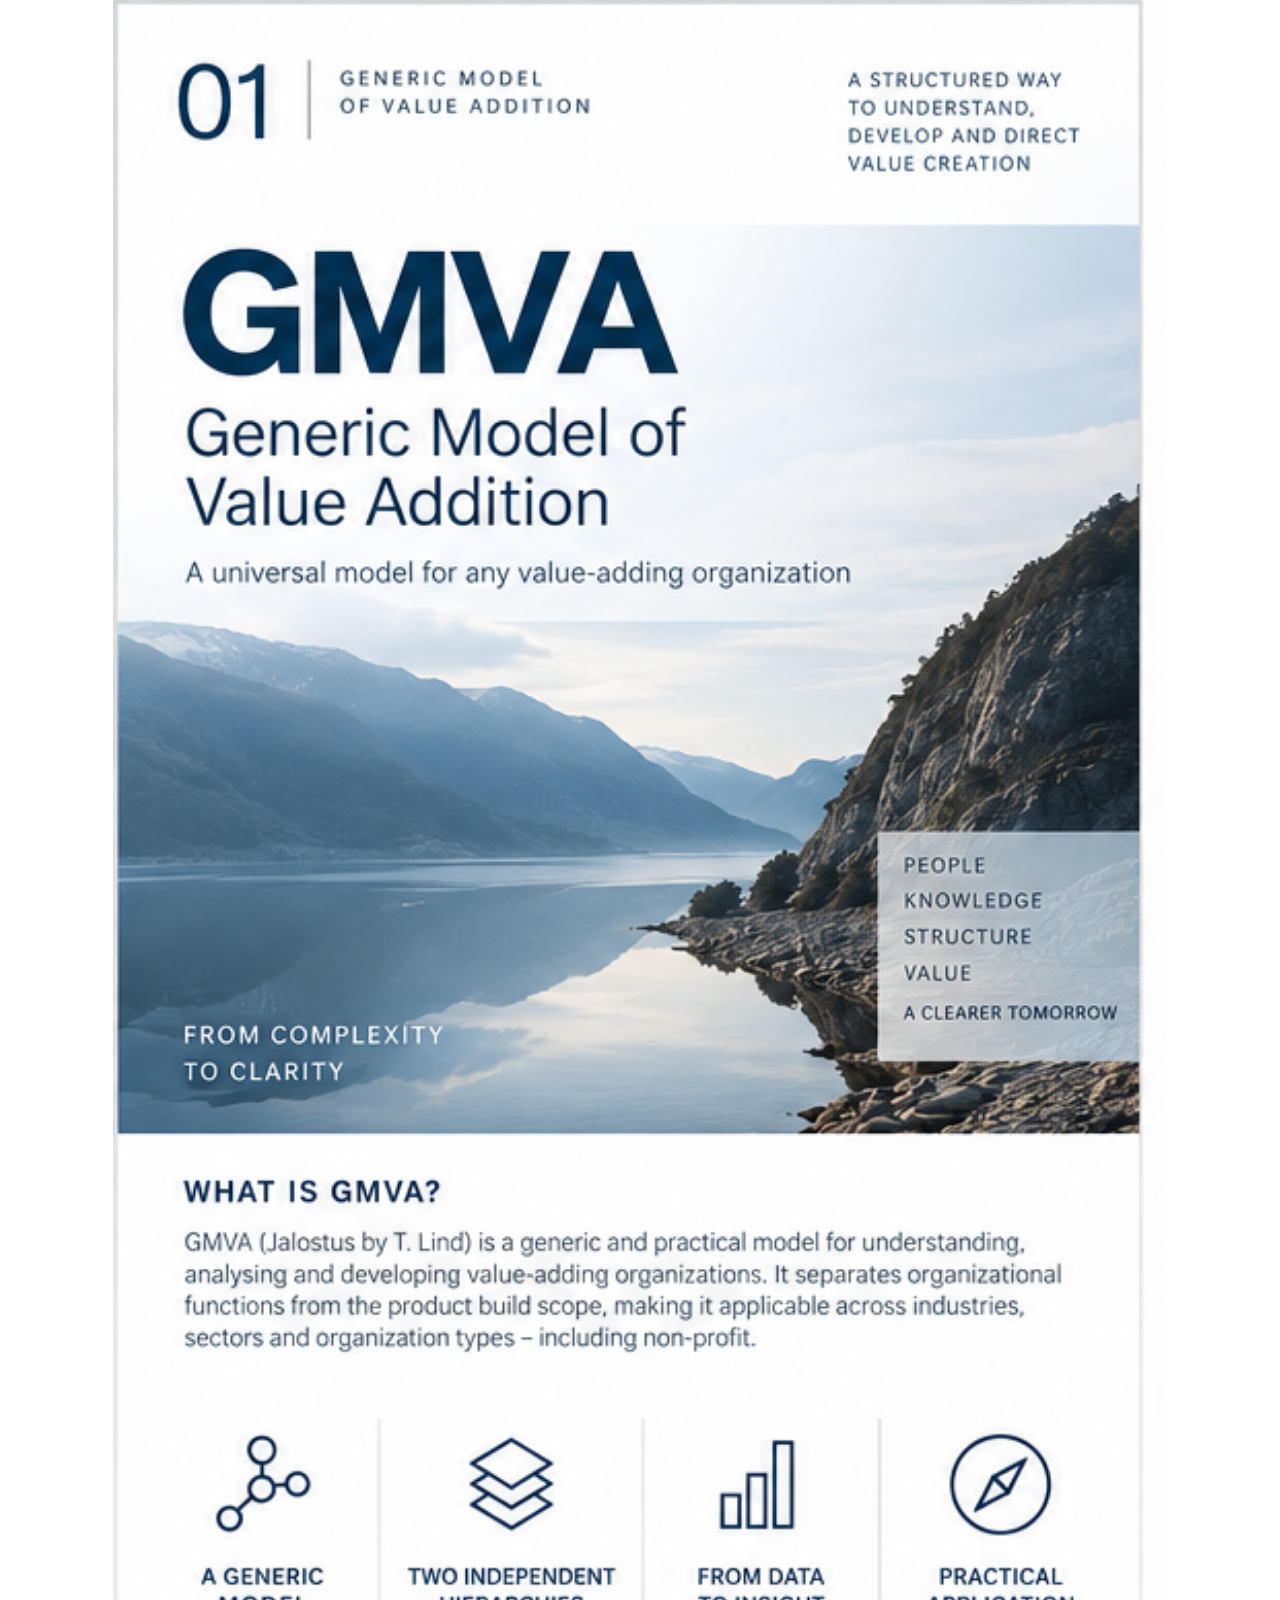
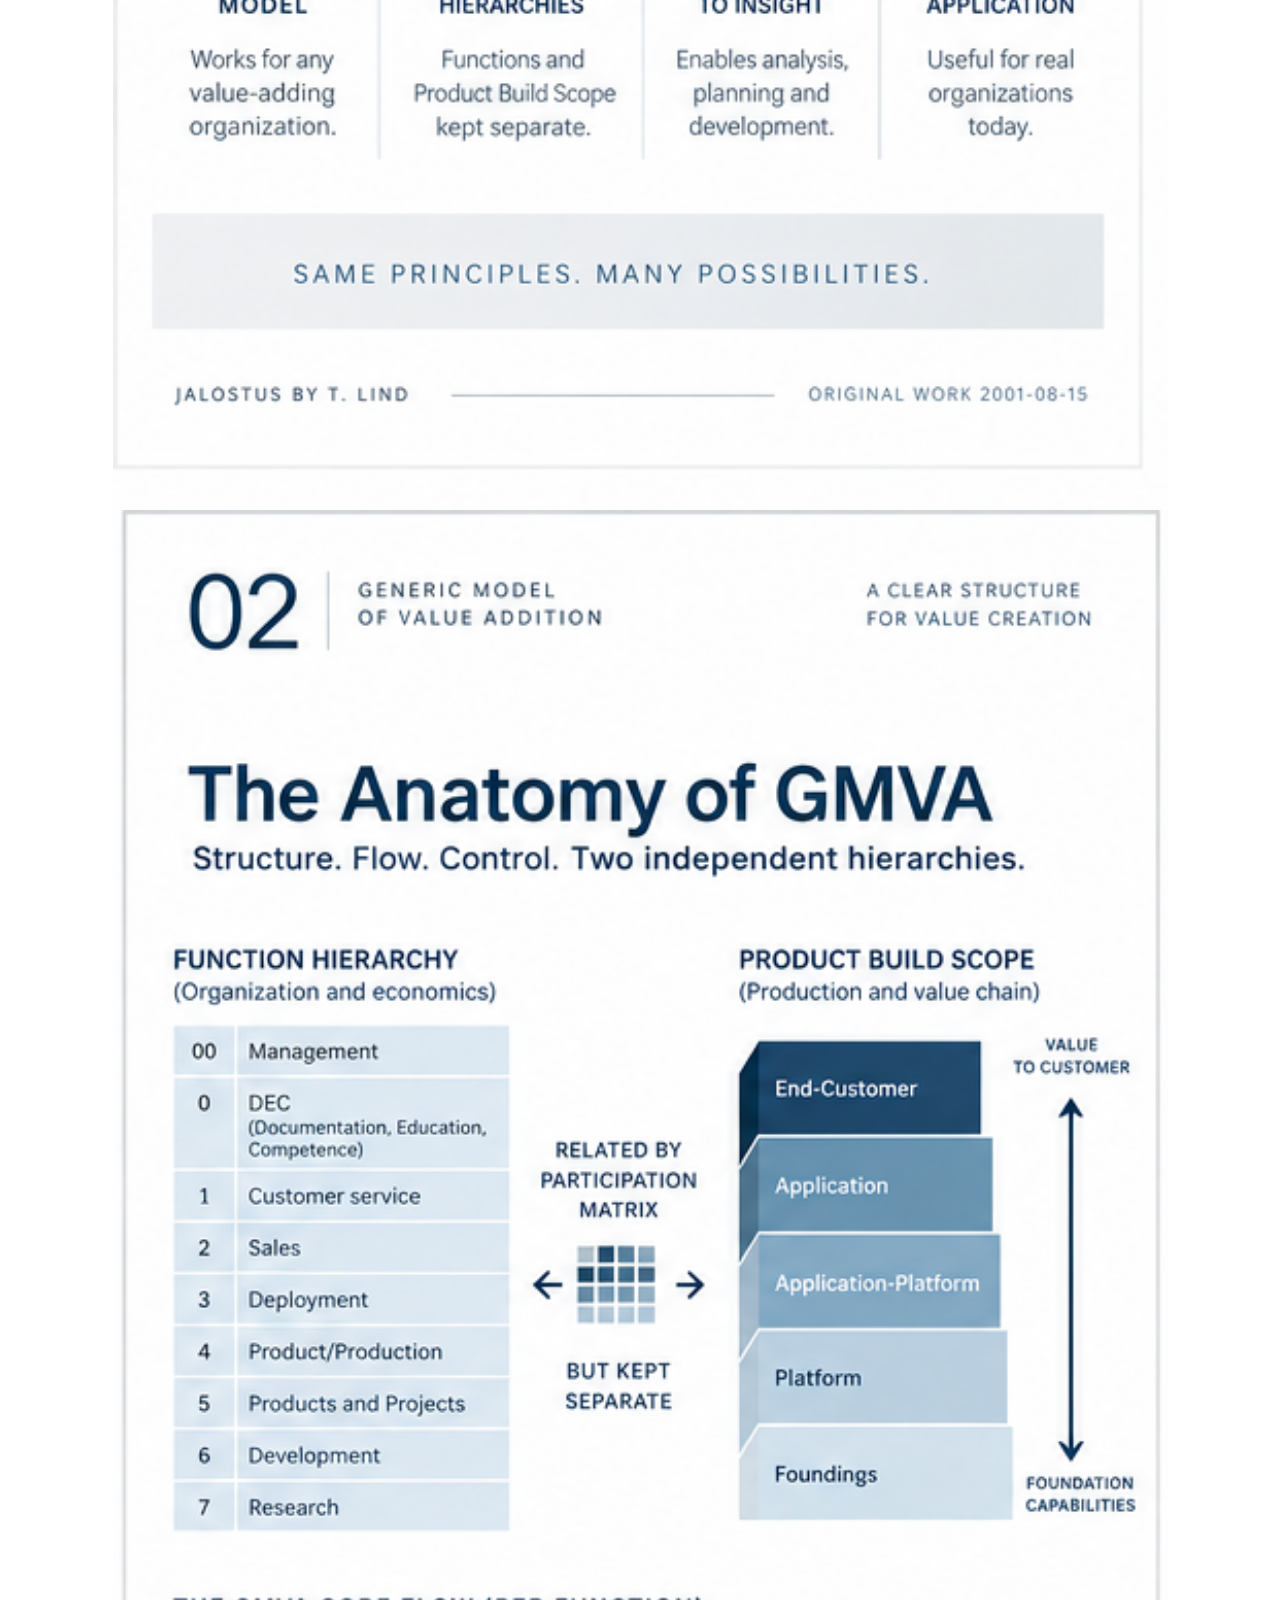
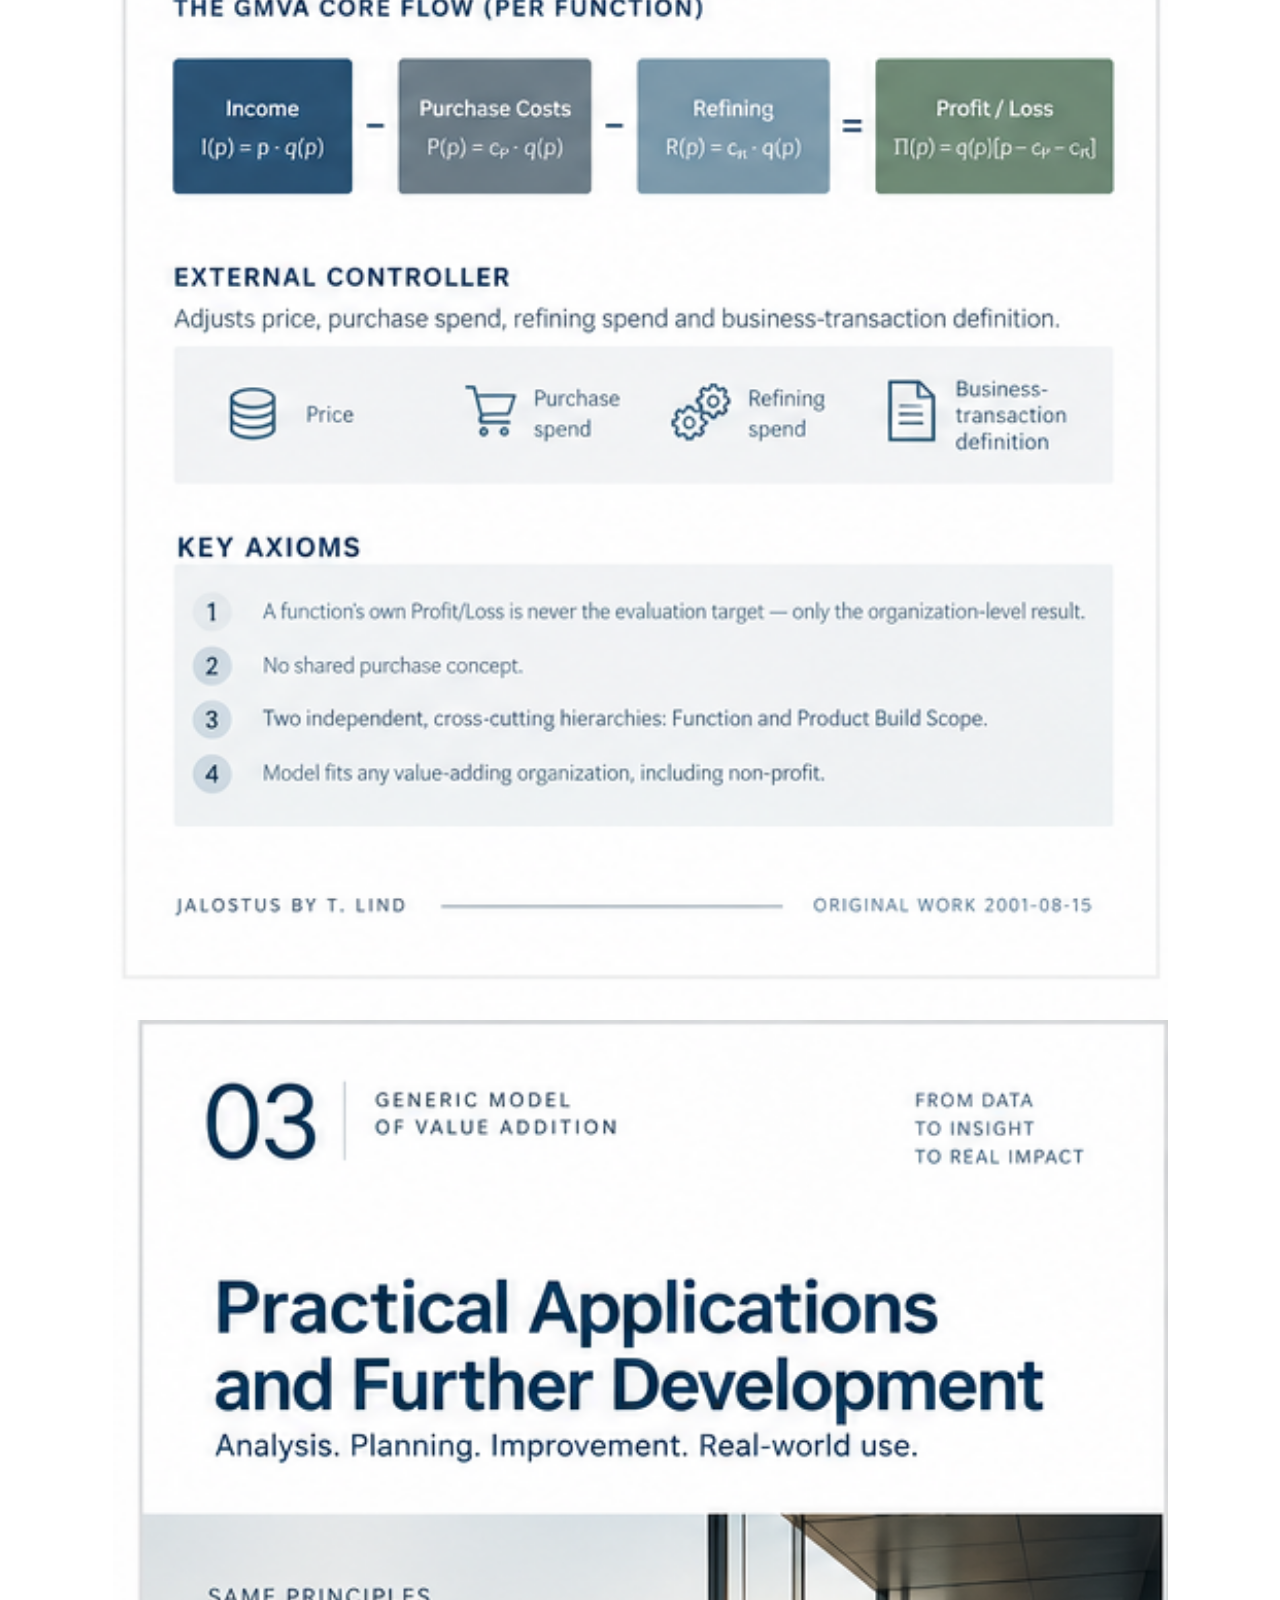
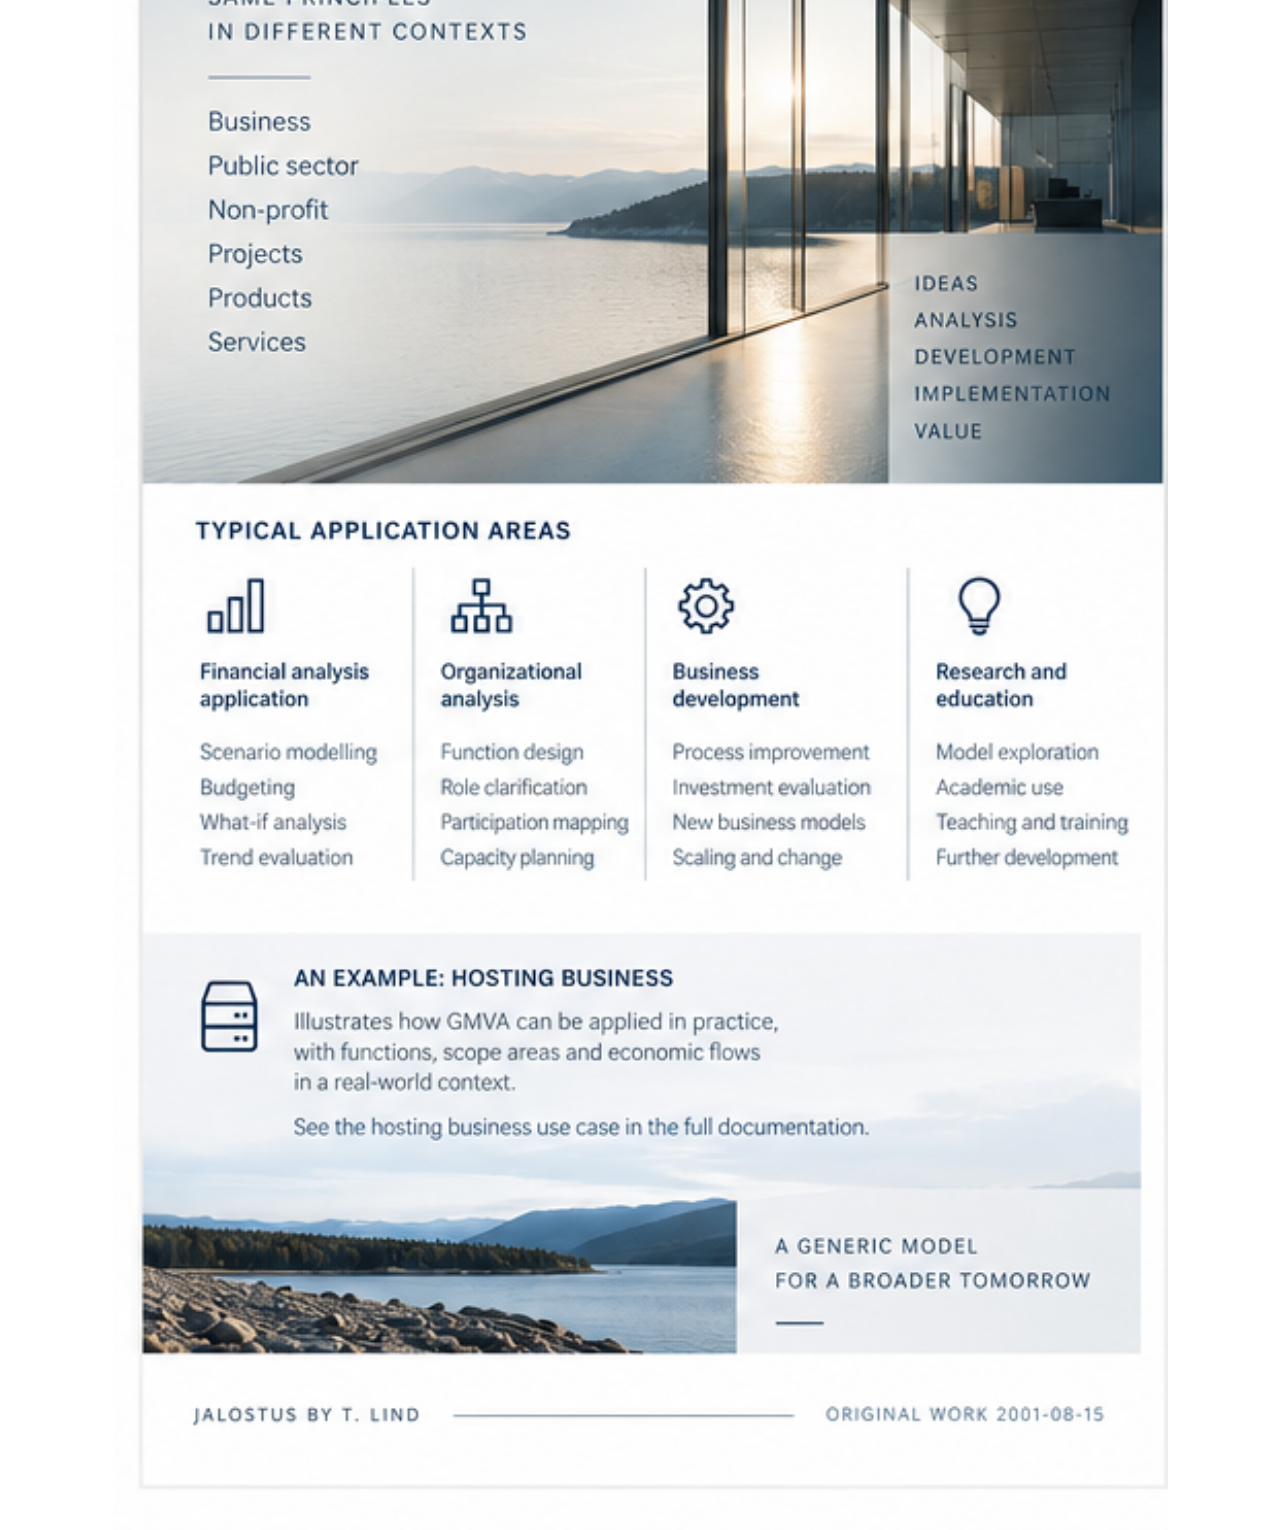
==== commit 5bf86c12: "Show three GMVA concept pages directly" ====
--- a/docs/index.html
+++ b/docs/index.html
@@ -4,13 +4,17 @@
   <meta charset="utf-8">
   <meta name="viewport" content="width=device-width, initial-scale=1">
   <title>Generic Model of Value Addition</title>
-  <link rel="stylesheet" href="style.css">
+  <style>
+    html,body{margin:0;padding:0;background:#fff}
+    main{max-width:1055px;margin:0 auto}
+    img{display:block;width:100%;height:auto;margin:0}
+  </style>
 </head>
 <body>
-  <main class="pages" aria-label="Generic Model of Value Addition">
-    <img src="01-gmva-overview.png" alt="GMVA overview">
-    <img src="02-gmva-model.png" alt="GMVA model">
-    <img src="03-gmva-applications.png" alt="GMVA applications">
+  <main aria-label="Generic Model of Value Addition">
+    <img src="01-gmva-overview-professional.png" alt="GMVA overview">
+    <img src="02-gmva-model-professional.png" alt="GMVA model">
+    <img src="03-gmva-applications-professional.png" alt="GMVA applications">
   </main>
 </body>
 </html>
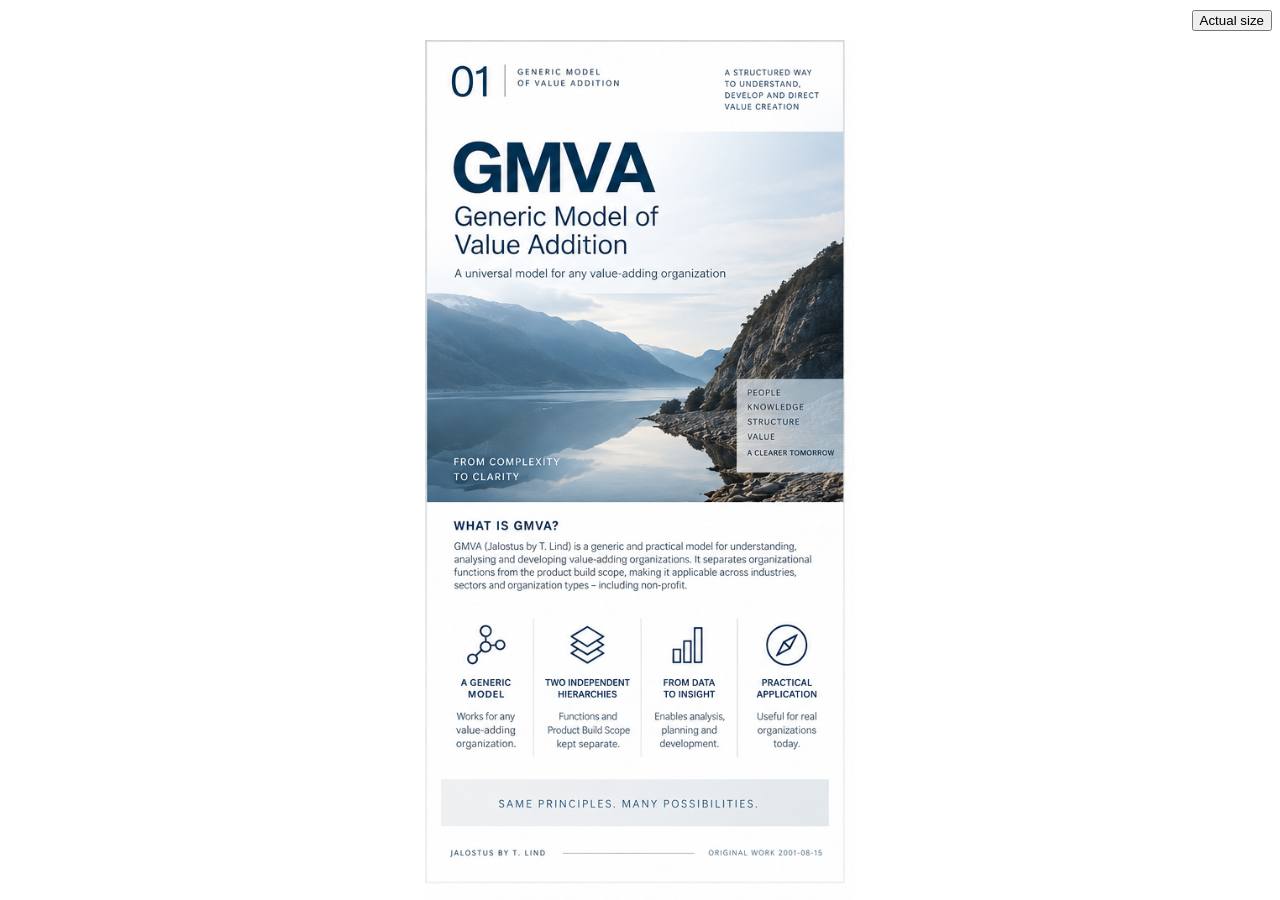
==== commit 10629e19: "Match GMVA viewer behavior to VIEPS Pages" ====
--- a/docs/index.html
+++ b/docs/index.html
@@ -5,16 +5,139 @@
   <meta name="viewport" content="width=device-width, initial-scale=1">
   <title>Generic Model of Value Addition</title>
   <style>
-    html,body{margin:0;padding:0;background:#fff}
-    main{max-width:1055px;margin:0 auto}
-    img{display:block;width:100%;height:auto;margin:0}
+    :root {
+      --toolbar-height: 2.5rem;
+    }
+
+    html,
+    body {
+      margin: 0;
+      min-width: 100%;
+      min-height: 100%;
+    }
+
+    body {
+      min-height: 100vh;
+      min-height: 100dvh;
+      overflow: auto;
+    }
+
+    .toolbar {
+      position: sticky;
+      top: 0;
+      z-index: 1;
+      box-sizing: border-box;
+      height: var(--toolbar-height);
+      display: flex;
+      align-items: center;
+      justify-content: flex-end;
+      padding: 0 0.5rem;
+      background: Canvas;
+      color: CanvasText;
+    }
+
+    .viewer {
+      min-width: 100vw;
+      min-height: calc(100vh - var(--toolbar-height));
+      min-height: calc(100dvh - var(--toolbar-height));
+      display: grid;
+      place-items: center;
+    }
+
+    #page-image {
+      display: block;
+      width: auto;
+      height: auto;
+      cursor: pointer;
+    }
+
+    #page-image.fit {
+      max-width: 100vw;
+      max-height: calc(100vh - var(--toolbar-height));
+      max-height: calc(100dvh - var(--toolbar-height));
+      object-fit: contain;
+    }
+
+    #page-image.actual-size {
+      max-width: none;
+      max-height: none;
+    }
   </style>
 </head>
 <body>
-  <main aria-label="Generic Model of Value Addition">
-    <img src="01-gmva-overview-professional.png" alt="GMVA overview">
-    <img src="02-gmva-model-professional.png" alt="GMVA model">
-    <img src="03-gmva-applications-professional.png" alt="GMVA applications">
+  <div class="toolbar" aria-label="Image view controls">
+    <button
+      id="zoom-toggle"
+      type="button"
+      aria-pressed="false"
+      aria-label="Show image at actual size"
+    >
+      Actual size
+    </button>
+  </div>
+
+  <main class="viewer">
+    <img
+      id="page-image"
+      class="fit"
+      src="01-gmva-overview-professional.png"
+      alt="GMVA information page 1 of 3"
+      role="button"
+      tabindex="0"
+      aria-label="GMVA information page 1 of 3. Activate to show the next page."
+    >
   </main>
+
+  <script>
+    const pages = [
+      "01-gmva-overview-professional.png",
+      "02-gmva-model-professional.png",
+      "03-gmva-applications-professional.png"
+    ];
+    const pageImage = document.getElementById("page-image");
+    const zoomToggle = document.getElementById("zoom-toggle");
+    let currentPage = 0;
+    let actualSize = false;
+
+    function showNextPage() {
+      currentPage = (currentPage + 1) % pages.length;
+      const pageNumber = currentPage + 1;
+
+      pageImage.src = pages[currentPage];
+      pageImage.alt = `GMVA information page ${pageNumber} of ${pages.length}`;
+      pageImage.setAttribute(
+        "aria-label",
+        `GMVA information page ${pageNumber} of ${pages.length}. Activate to show the next page.`
+      );
+    }
+
+    function setZoomMode() {
+      pageImage.classList.toggle("fit", !actualSize);
+      pageImage.classList.toggle("actual-size", actualSize);
+      zoomToggle.textContent = actualSize ? "Fit" : "Actual size";
+      zoomToggle.setAttribute("aria-pressed", String(actualSize));
+      zoomToggle.setAttribute(
+        "aria-label",
+        actualSize ? "Fit image within browser viewport" : "Show image at actual size"
+      );
+
+      if (!actualSize) {
+        window.scrollTo({ top: 0, left: 0 });
+      }
+    }
+
+    pageImage.addEventListener("click", showNextPage);
+    pageImage.addEventListener("keydown", (event) => {
+      if (event.key === "Enter" || event.key === " ") {
+        event.preventDefault();
+        showNextPage();
+      }
+    });
+
+    zoomToggle.addEventListener("click", () => {
+      actualSize = !actualSize;
+      setZoomMode();
+    });
+  </script>
 </body>
 </html>
